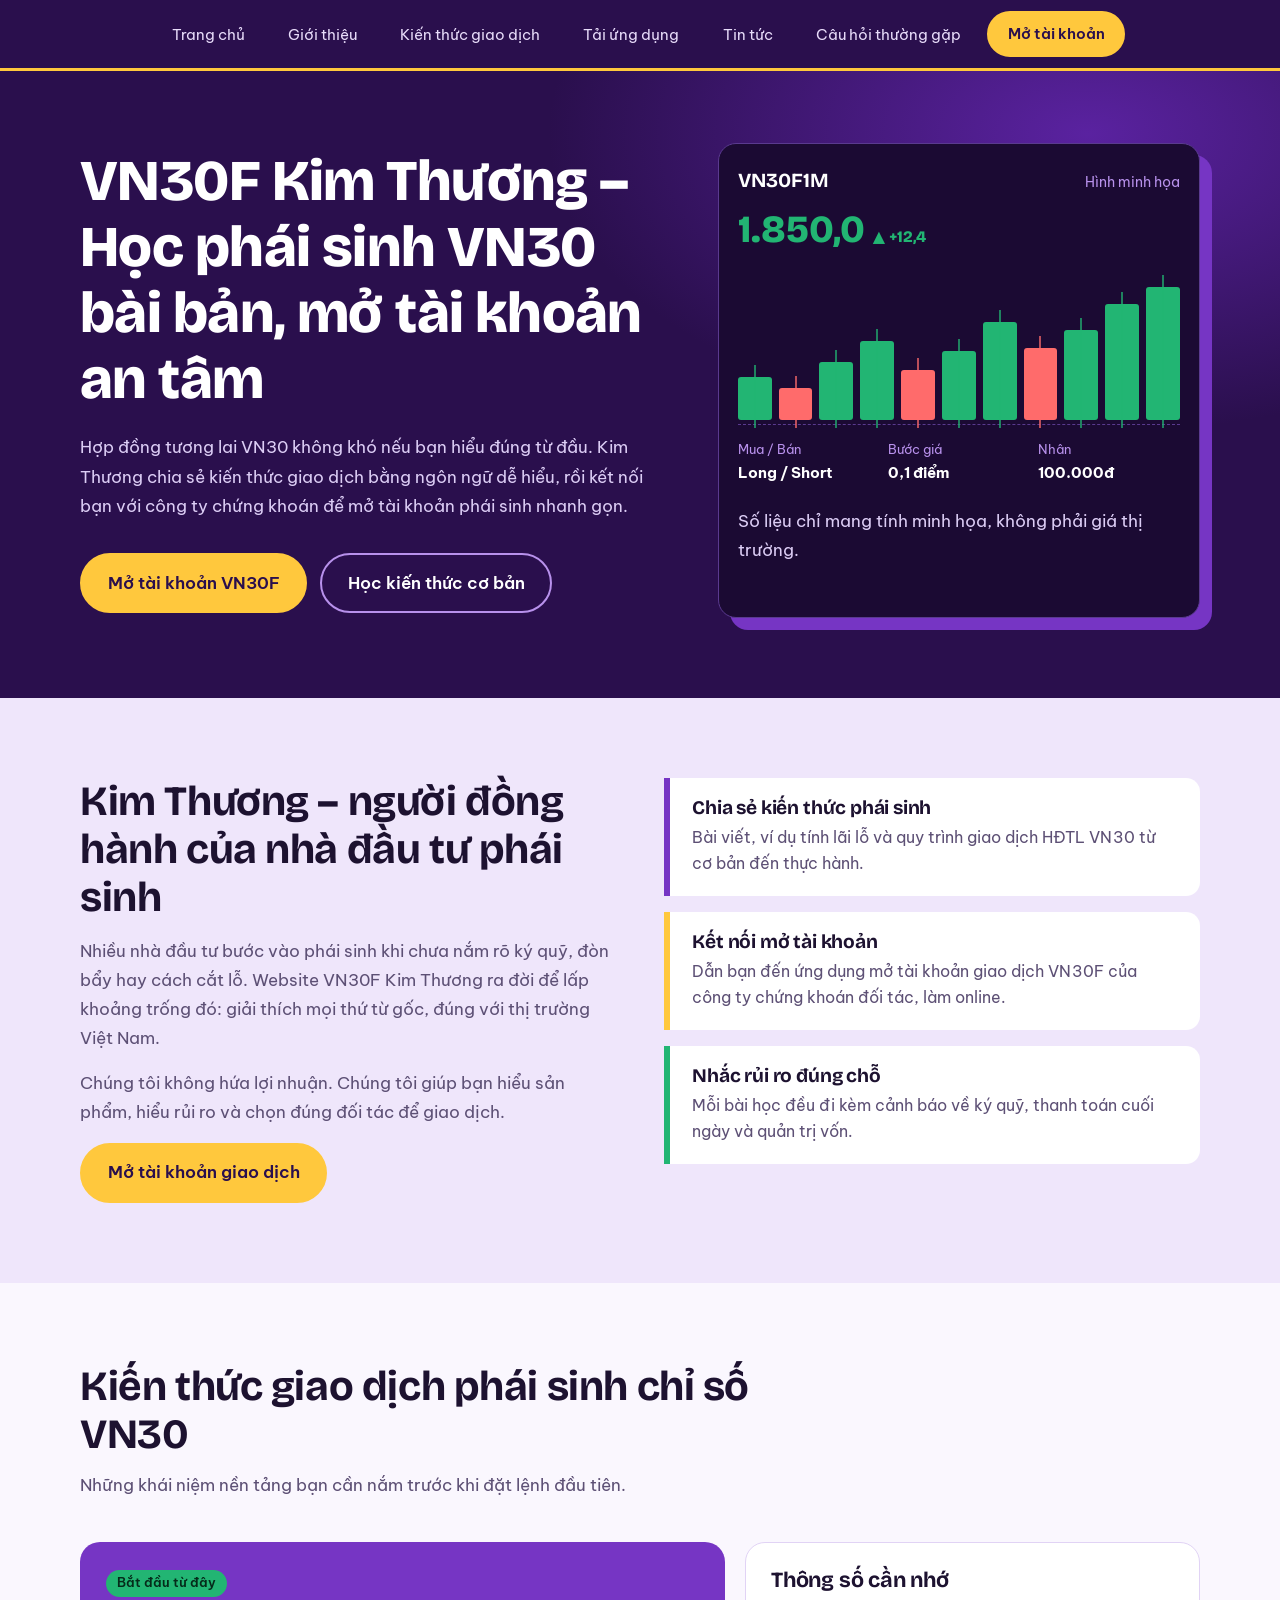
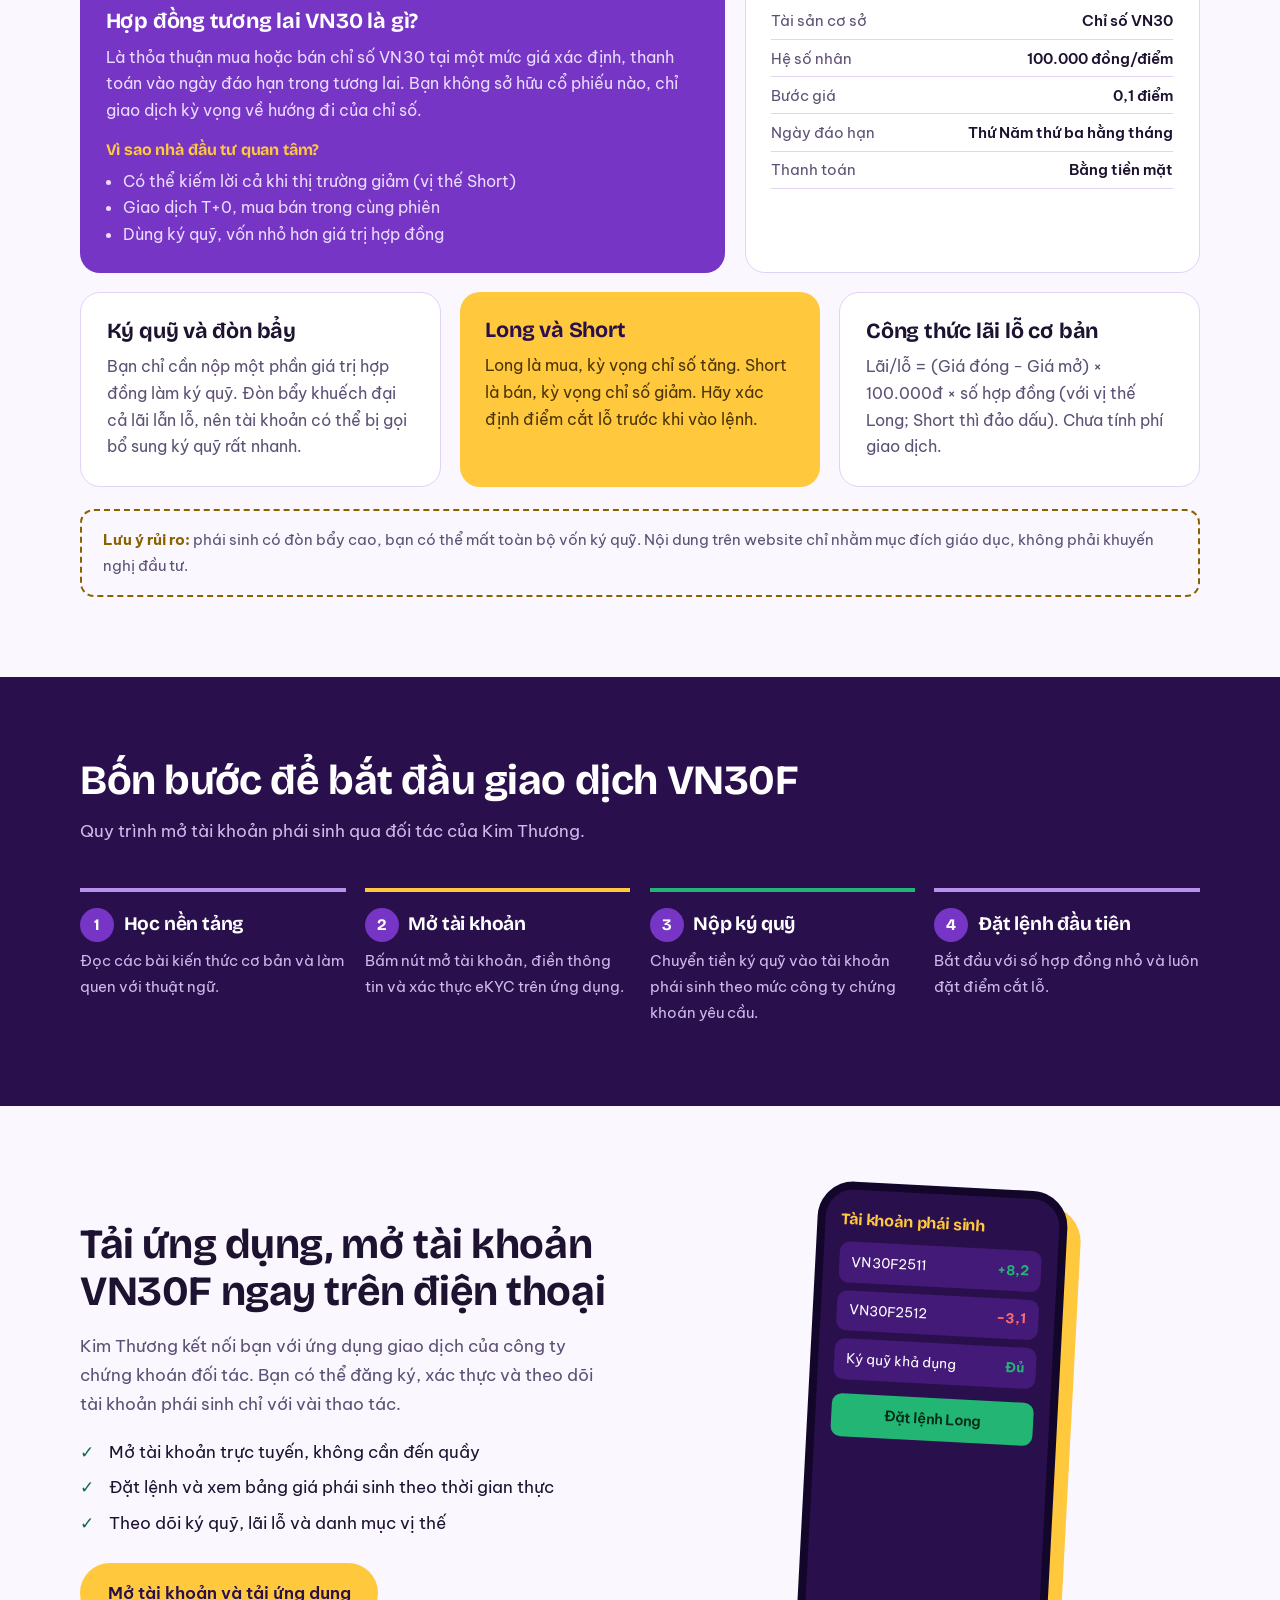
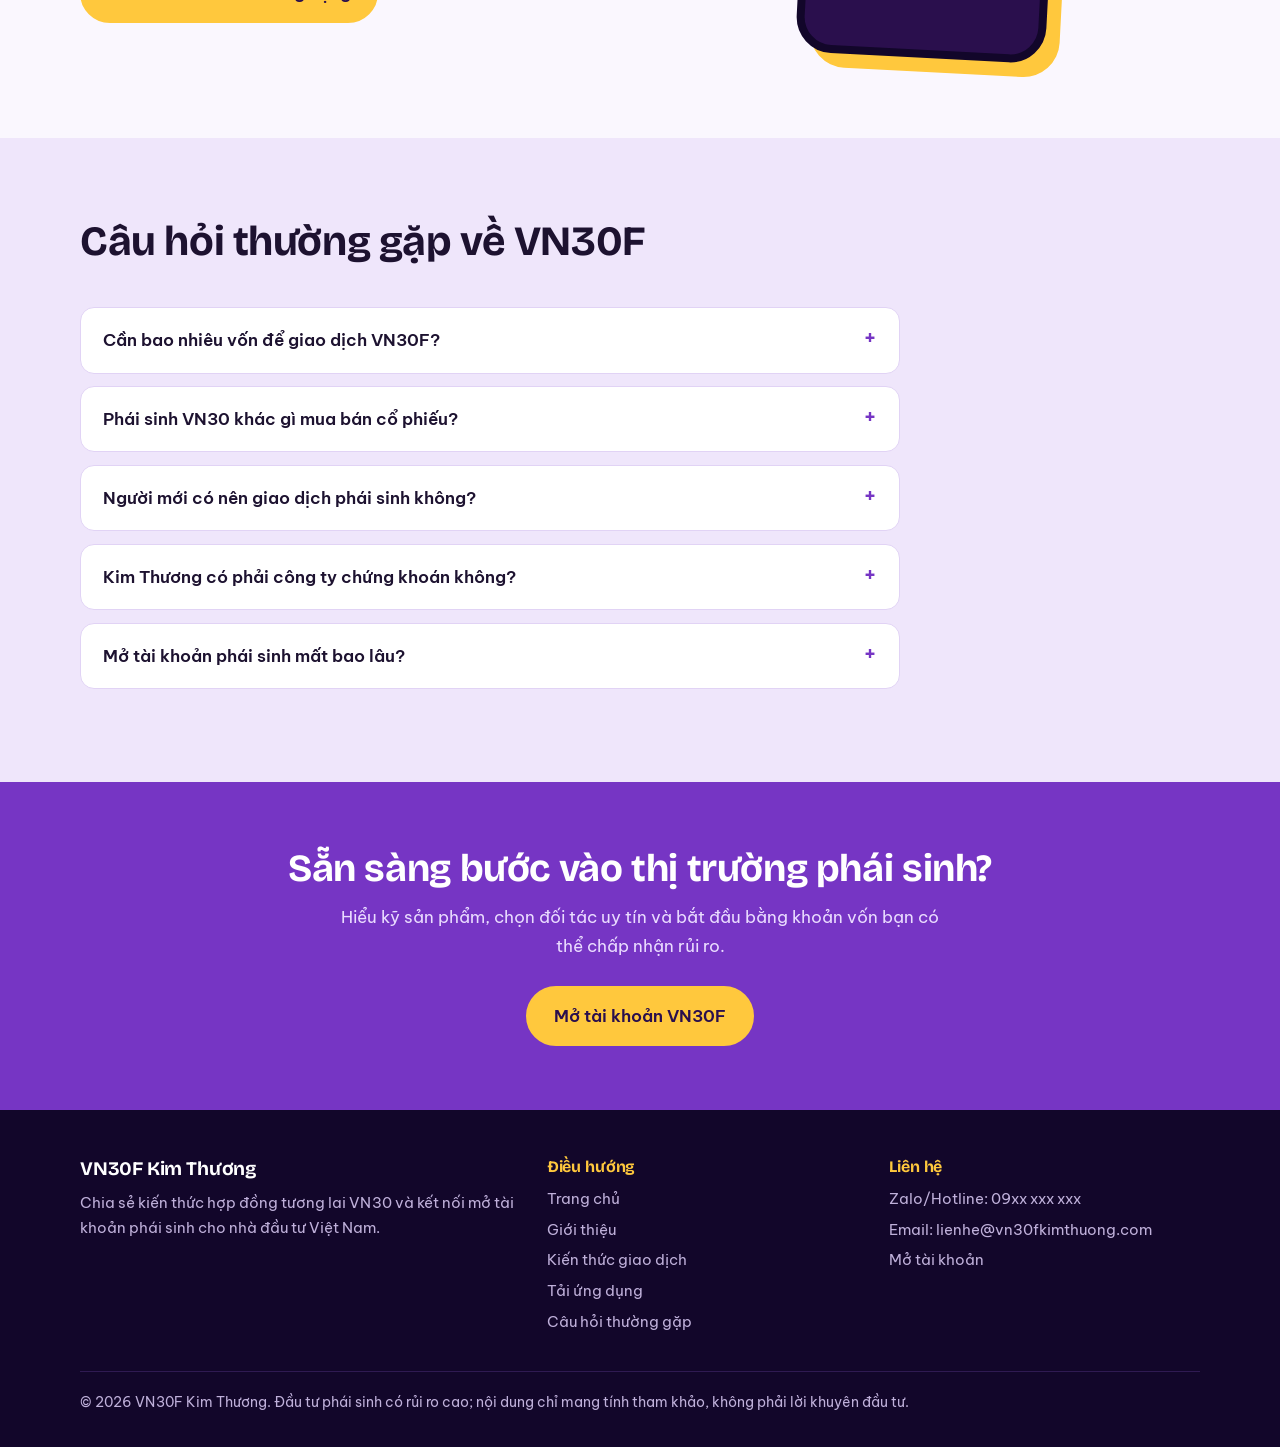
==== index.html @ b3aa0b4d "Update index.html" ====
<!DOCTYPE html>
<html lang="vi">
<head>
<meta charset="UTF-8">
<meta name="viewport" content="width=device-width, initial-scale=1">
<title>VN30F Kim Thương - Học phái sinh VN30 & mở tài khoản HĐTL</title>
<meta name="description" content="Kim Thương chia sẻ kiến thức chứng khoán phái sinh, hợp đồng tương lai VN30 cho nhà đầu tư mới và hỗ trợ mở tài khoản giao dịch VN30F an toàn, nhanh chóng.">
<meta name="robots" content="index, follow">
<link rel="canonical" href="https://vn30fkimthuong.github.io/">
<meta property="og:title" content="VN30F Kim Thương - Học phái sinh VN30 & mở tài khoản HĐTL">
<meta property="og:description" content="Kiến thức hợp đồng tương lai VN30 dễ hiểu và kết nối mở tài khoản giao dịch phái sinh với công ty chứng khoán.">
<meta property="og:type" content="website">
<link rel="preconnect" href="https://fonts.googleapis.com">
<link rel="preconnect" href="https://fonts.gstatic.com" crossorigin>
<link href="https://fonts.googleapis.com/css2?family=Be+Vietnam+Pro:wght@400;500;600&family=Bricolage+Grotesque:wght@600;800&display=swap" rel="stylesheet">
<style>
:root{
  --p:#7635c4; --p-deep:#2a0f4d; --p-dark:#431a78; --p-soft:#b891ec; --p-mist:#efe6fb; --p-paper:#faf7fe;
  --gold:#ffc83d; --gold-deep:#8a6200; --green:#22b573; --green-deep:#0f6b44; --red:#ff6b6b;
  --ink:#1d1230; --muted:#5d5075; --line:#e1d3f5;
  --bg:var(--p-paper); --card:#fff;
  --fd:'Bricolage Grotesque','Be Vietnam Pro',system-ui,sans-serif; --fb:'Be Vietnam Pro',system-ui,sans-serif;
}
@media(prefers-color-scheme:dark){
  :root{--bg:#160a29;--card:#22123b;--ink:#f3ecff;--muted:#bfb0da;--line:#3b2461;--p-mist:#2b1749;--p-paper:#160a29;--gold-deep:#ffc83d;--green-deep:#4fd89c}
}
*{box-sizing:border-box;margin:0}
html{scroll-behavior:smooth;scroll-padding-top:76px}
body{font-family:var(--fb);background:var(--bg);color:var(--ink);line-height:1.7;font-size:17px}
img,svg{max-width:100%}
a{color:inherit}
:focus-visible{outline:3px solid var(--gold);outline-offset:3px}
.wrap{width:min(1120px,92%);margin-inline:auto}
h1,h2,h3,h4{font-family:var(--fd);line-height:1.15;letter-spacing:-.01em}
.btn{display:inline-block;padding:.85rem 1.6rem;border-radius:999px;font-weight:600;text-decoration:none;background:var(--gold);color:#2a0f4d;border:2px solid var(--gold);transition:transform .15s,box-shadow .15s}
.btn:hover{transform:translateY(-2px);box-shadow:0 8px 0 -2px rgba(42,15,77,.35)}
.btn.ghost{background:transparent;color:#fff;border-color:var(--p-soft)}
.btn.sm{padding:.5rem 1.15rem;font-size:.95rem}

/* header */
header{position:sticky;top:0;z-index:20;background:var(--p-deep);color:#fff;border-bottom:3px solid var(--gold)}
.nav{display:flex;align-items:center;justify-content:center;gap:1rem;height:68px}
.logo{font-family:var(--fd);font-weight:800;font-size:1.3rem;text-decoration:none;display:flex;align-items:center;gap:.55rem}
.logo i{width:34px;height:34px;border-radius:9px;background:var(--p);display:grid;place-items:center;font-style:normal;color:var(--gold);font-size:.8rem;border:2px solid var(--p-soft)}
.logo span{color:var(--gold)}
nav ul{list-style:none;padding:0;display:flex;gap:.6rem;align-items:center}
nav a{text-decoration:none;padding:.55rem 1.05rem;border-radius:8px;font-size:.96rem;color:#e8dcfa;white-space:nowrap}
nav a:hover{background:var(--p-dark);color:#fff}
#tog{display:none}
.burger{display:none;cursor:pointer;font-size:1.6rem;padding:.3rem .6rem}

/* hero */
.hero{background:radial-gradient(900px 500px at 85% 10%,#5a22a0 0,transparent 60%),var(--p-deep);color:#fff;padding:4.5rem 0 5rem;overflow:hidden}
.hero .wrap{display:grid;grid-template-columns:1.1fr .9fr;gap:3rem;align-items:center}
.hero h1{font-size:clamp(2.2rem,4.6vw,3.6rem);font-weight:800}
.hero h1 mark{background:linear-gradient(transparent 62%,var(--p) 62%);color:inherit;padding:0 .1em}
.hero p{margin:1.3rem 0 2rem;color:#dccdf5;max-width:52ch;font-size:1.08rem}
.cta{display:flex;gap:.8rem;flex-wrap:wrap}
.board{background:#1b0a33;border:1px solid #5a3a8f;border-radius:18px;padding:1.2rem;box-shadow:12px 12px 0 var(--p)}
.board-top{display:flex;justify-content:space-between;align-items:baseline;font-size:.9rem;color:var(--p-soft)}
.board-top b{font-family:var(--fd);font-size:1.25rem;color:#fff}
.price{font-family:var(--fd);font-size:2.4rem;font-weight:800;color:var(--green)}
.price small{font-size:1rem;color:var(--green)}
.candles{display:flex;align-items:flex-end;gap:7px;height:150px;margin:.8rem 0;border-bottom:1px dashed #5a3a8f;padding-bottom:4px}
.candles span{flex:1;border-radius:3px;background:var(--green);position:relative;transform-origin:bottom;animation:grow .7s ease backwards}
.candles span.d{background:var(--red)}
.candles span::before{content:"";position:absolute;left:50%;width:2px;top:-12px;bottom:-8px;background:inherit;transform:translateX(-50%);opacity:.7}
@keyframes grow{from{transform:scaleY(0)}}
.candles span:nth-child(n){animation-delay:calc(var(--i)*60ms)}
.board-foot{display:grid;grid-template-columns:repeat(3,1fr);gap:.5rem;font-size:.82rem;color:var(--p-soft)}
.board-foot b{display:block;color:#fff;font-size:.95rem}
.board-note{margin-top:.8rem;font-size:.78rem;color:#a58fcb}

/* sections */
section{padding:5rem 0}
.title{max-width:720px;margin-bottom:2.6rem}
.title h2{font-size:clamp(1.8rem,3.4vw,2.6rem);margin-bottom:.8rem}
.title p{color:var(--muted)}
.about{background:var(--p-mist)}
.about .wrap{display:grid;grid-template-columns:1fr 1fr;gap:3rem;align-items:start}
.roles{display:grid;gap:1rem}
.role{background:var(--card);border-left:6px solid var(--p);padding:1.2rem 1.4rem;border-radius:0 14px 14px 0}
.role:nth-child(2){border-color:var(--gold)}
.role:nth-child(3){border-color:var(--green)}
.role h3{font-size:1.2rem;margin-bottom:.3rem}
.role p{color:var(--muted);font-size:.97rem}
.about h2{font-size:clamp(1.8rem,3.4vw,2.6rem);margin-bottom:1rem}
.about .lead p{color:var(--muted);margin-bottom:1rem}

.knowledge .grid{display:grid;grid-template-columns:repeat(12,1fr);gap:1.2rem}
.k{background:var(--card);border:1px solid var(--line);border-radius:20px;padding:1.6rem}
.k h3{font-size:1.35rem;margin-bottom:.6rem}
.k p,.k li{color:var(--muted);font-size:.98rem}
.k ul{padding-left:1.1rem;margin-top:.5rem}
.k.a{grid-column:span 7;background:var(--p);color:#fff;border:0}
.k.a p,.k.a li{color:#eadcff}
.k.b{grid-column:span 5}
.k.c{grid-column:span 4}
.k.d{grid-column:span 4;background:var(--gold);border:0;color:#2a0f4d}
.k.d p{color:#4a3408}
.k.e{grid-column:span 4}
.k.a h4{margin-top:1.1rem;font-size:1rem;color:var(--gold)}
.tag{display:inline-block;font-size:.8rem;padding:.15rem .7rem;border-radius:999px;background:var(--green);color:#052b1a;font-weight:600;margin-bottom:.8rem}
.k table{width:100%;border-collapse:collapse;font-size:.92rem;margin-top:.6rem}
.k td{padding:.35rem 0;border-bottom:1px solid var(--line);color:var(--muted)}
.k td:last-child{text-align:right;color:var(--ink);font-weight:600}
.warn{margin-top:1.4rem;padding:1rem 1.3rem;border:2px dashed var(--gold-deep);border-radius:14px;font-size:.95rem;color:var(--muted)}
.warn b{color:var(--gold-deep)}

.steps{background:var(--p-deep);color:#fff}
.steps .title p{color:#cdbbea}
.flow{display:grid;grid-template-columns:repeat(4,1fr);gap:1.2rem;counter-reset:s}
.step{border-top:4px solid var(--p-soft);padding-top:1rem;counter-increment:s}
.step:nth-child(2){border-color:var(--gold)}
.step:nth-child(3){border-color:var(--green)}
.step h3::before{content:counter(s);display:inline-grid;place-items:center;width:34px;height:34px;border-radius:50%;background:var(--p);margin-right:.6rem;font-size:1rem}
.step h3{font-size:1.2rem;margin-bottom:.4rem}
.step p{color:#cdbbea;font-size:.95rem}

.app .wrap{display:grid;grid-template-columns:1fr 1fr;gap:3rem;align-items:center}
.app h2{font-size:clamp(1.8rem,3.4vw,2.6rem);margin-bottom:1rem}
.app p{color:var(--muted);margin-bottom:1.2rem}
.app ul{list-style:none;padding:0;margin-bottom:1.6rem}
.app li{padding-left:1.8rem;position:relative;margin-bottom:.4rem}
.app li::before{content:"✓";position:absolute;left:0;color:var(--green-deep);font-weight:700}
.phone{justify-self:center;width:250px;aspect-ratio:9/17;background:var(--p-deep);border-radius:36px;border:8px solid #12062a;padding:1.3rem 1rem;color:#fff;box-shadow:14px 14px 0 var(--gold);transform:rotate(3deg)}
.phone h4{font-size:1rem;margin-bottom:.8rem;color:var(--gold)}
.row{display:flex;justify-content:space-between;background:var(--p-dark);border-radius:10px;padding:.55rem .75rem;margin-bottom:.5rem;font-size:.85rem}
.row b{color:var(--green)}
.row b.r{color:var(--red)}
.pbtn{margin-top:.9rem;background:var(--green);color:#052b1a;text-align:center;border-radius:10px;padding:.55rem;font-weight:600;font-size:.9rem}

.faq{background:var(--p-mist)}
.faq .list{max-width:820px}
details{background:var(--card);border-radius:14px;margin-bottom:.8rem;border:1px solid var(--line)}
summary{cursor:pointer;padding:1.1rem 1.4rem;font-weight:600;list-style:none;display:flex;justify-content:space-between;gap:1rem}
summary::-webkit-details-marker{display:none}
summary::after{content:"+";color:var(--p);font-size:1.4rem;line-height:1;transition:transform .2s}
details[open] summary::after{transform:rotate(45deg)}
details[open]{border-color:var(--p)}
details p{padding:0 1.4rem 1.2rem;color:var(--muted)}

.final{background:var(--p);color:#fff;text-align:center;padding:4rem 0}
.final h2{font-size:clamp(1.7rem,3.2vw,2.4rem);margin-bottom:.8rem}
.final p{max-width:56ch;margin:0 auto 1.6rem;color:#eadcff}
footer{background:#12062a;color:#bfb0da;padding:3rem 0 2rem;font-size:.92rem}
footer .wrap{display:grid;grid-template-columns:1.4fr 1fr 1fr;gap:2rem}
footer h3{color:#fff;font-size:1.2rem;margin-bottom:.6rem}
footer h4{color:var(--gold);font-size:1rem;margin-bottom:.6rem}
footer ul{list-style:none;padding:0}
footer li{margin-bottom:.35rem}
footer a{text-decoration:none}
footer a:hover{color:var(--gold)}
.copy{grid-column:1/-1;border-top:1px solid #2f1a52;padding-top:1.2rem;font-size:.85rem}

@media(max-width:860px){
  .hero .wrap,.about .wrap,.app .wrap,footer .wrap{grid-template-columns:1fr}
  .flow{grid-template-columns:1fr 1fr}
  .k.a,.k.b,.k.c,.k.d,.k.e{grid-column:1/-1}
  .burger{display:block}
  nav{position:absolute;top:68px;left:0;right:0;background:var(--p-deep);display:none;padding:.8rem 4%}
  nav ul{flex-direction:column;align-items:stretch}
  #tog:checked~nav{display:block}
  .board{box-shadow:8px 8px 0 var(--p)}
}
@media(prefers-reduced-motion:reduce){*{animation:none!important;transition:none!important;scroll-behavior:auto!important}}
</style>
</head>
<body>

<header>
  <div class="wrap nav">
    <input type="checkbox" id="tog" aria-label="Mở menu">
    <label for="tog" class="burger" aria-hidden="true">☰</label>
    <nav aria-label="Menu chính">
      <ul>
        <li><a href="index.html">Trang chủ</a></li>
        <li><a href="gioithieu.html">Giới thiệu</a></li>
        <li><a href="hop-dong-tuong-lai-vn30-la-gi.html">Kiến thức giao dịch</a></li>
        <li><a href="#tai-ung-dung">Tải ứng dụng</a></li>
        <li><a href="tintuc.html">Tin tức</a></li>
        <li><a href="faq.html">Câu hỏi thường gặp</a></li>
        <li><a class="btn sm" href="https://hovica.io.vn/san-pham-dich-vu/" target="_blank" rel="noopener">Mở tài khoản</a></li>
      </ul>
    </nav>
  </div>
</header>

<main>
<section class="hero" id="trang-chu">
  <div class="wrap">
    <div>
      <h1>VN30F Kim Thương – Học phái sinh VN30 bài bản, mở tài khoản an tâm</h1>
      <p>Hợp đồng tương lai VN30 không khó nếu bạn hiểu đúng từ đầu. Kim Thương chia sẻ kiến thức giao dịch bằng ngôn ngữ dễ hiểu, rồi kết nối bạn với công ty chứng khoán để mở tài khoản phái sinh nhanh gọn.</p>
      <div class="cta">
        <a class="btn" href="https://hovica.io.vn/san-pham-dich-vu/" target="_blank" rel="noopener">Mở tài khoản VN30F</a>
        <a class="btn ghost" href="hop-dong-tuong-lai-vn30-la-gi.html">Học kiến thức cơ bản</a>
      </div>
    </div>
    <div class="board" role="img" aria-label="Minh họa bảng giá hợp đồng tương lai VN30">
      <div class="board-top"><b>VN30F1M</b><span>Hình minh họa</span></div>
      <div class="price">1.850,0 <small>▲ +12,4</small></div>
      <div class="candles" style="--i:0">
        <span style="height:30%;--i:1"></span><span class="d" style="height:22%;--i:2"></span><span style="height:40%;--i:3"></span><span style="height:55%;--i:4"></span><span class="d" style="height:35%;--i:5"></span><span style="height:48%;--i:6"></span><span style="height:68%;--i:7"></span><span class="d" style="height:50%;--i:8"></span><span style="height:62%;--i:9"></span><span style="height:80%;--i:10"></span><span style="height:92%;--i:11"></span>
      </div>
      <div class="board-foot"><span>Mua / Bán<b>Long / Short</b></span><span>Bước giá<b>0,1 điểm</b></span><span>Nhân<b>100.000đ</b></span></div>
      <p class="board-note">Số liệu chỉ mang tính minh họa, không phải giá thị trường.</p>
    </div>
  </div>
</section>

<section class="about" id="gioi-thieu">
  <div class="wrap">
    <div class="lead">
      <h2>Kim Thương – người đồng hành của nhà đầu tư phái sinh</h2>
      <p>Nhiều nhà đầu tư bước vào phái sinh khi chưa nắm rõ ký quỹ, đòn bẩy hay cách cắt lỗ. Website VN30F Kim Thương ra đời để lấp khoảng trống đó: giải thích mọi thứ từ gốc, đúng với thị trường Việt Nam.</p>
      <p>Chúng tôi không hứa lợi nhuận. Chúng tôi giúp bạn hiểu sản phẩm, hiểu rủi ro và chọn đúng đối tác để giao dịch.</p>
      <a class="btn" href="https://hovica.io.vn/san-pham-dich-vu/" target="_blank" rel="noopener">Mở tài khoản giao dịch</a>
    </div>
    <div class="roles">
      <div class="role"><h3>Chia sẻ kiến thức phái sinh</h3><p>Bài viết, ví dụ tính lãi lỗ và quy trình giao dịch HĐTL VN30 từ cơ bản đến thực hành.</p></div>
      <div class="role"><h3>Kết nối mở tài khoản</h3><p>Dẫn bạn đến ứng dụng mở tài khoản giao dịch VN30F của công ty chứng khoán đối tác, làm online.</p></div>
      <div class="role"><h3>Nhắc rủi ro đúng chỗ</h3><p>Mỗi bài học đều đi kèm cảnh báo về ký quỹ, thanh toán cuối ngày và quản trị vốn.</p></div>
    </div>
  </div>
</section>

<section class="knowledge" id="kien-thuc">
  <div class="wrap">
    <div class="title">
      <h2>Kiến thức giao dịch phái sinh chỉ số VN30</h2>
      <p>Những khái niệm nền tảng bạn cần nắm trước khi đặt lệnh đầu tiên.</p>
    </div>
    <div class="grid">
      <article class="k a">
        <span class="tag">Bắt đầu từ đây</span>
        <h3>Hợp đồng tương lai VN30 là gì?</h3>
        <p>Là thỏa thuận mua hoặc bán chỉ số VN30 tại một mức giá xác định, thanh toán vào ngày đáo hạn trong tương lai. Bạn không sở hữu cổ phiếu nào, chỉ giao dịch kỳ vọng về hướng đi của chỉ số.</p>
        <h4>Vì sao nhà đầu tư quan tâm?</h4>
        <ul><li>Có thể kiếm lời cả khi thị trường giảm (vị thế Short)</li><li>Giao dịch T+0, mua bán trong cùng phiên</li><li>Dùng ký quỹ, vốn nhỏ hơn giá trị hợp đồng</li></ul>
      </article>
      <article class="k b">
        <h3>Thông số cần nhớ</h3>
        <table>
          <tr><td>Tài sản cơ sở</td><td>Chỉ số VN30</td></tr>
          <tr><td>Hệ số nhân</td><td>100.000 đồng/điểm</td></tr>
          <tr><td>Bước giá</td><td>0,1 điểm</td></tr>
          <tr><td>Ngày đáo hạn</td><td>Thứ Năm thứ ba hằng tháng</td></tr>
          <tr><td>Thanh toán</td><td>Bằng tiền mặt</td></tr>
        </table>
      </article>
      <article class="k c">
        <h3>Ký quỹ và đòn bẩy</h3>
        <p>Bạn chỉ cần nộp một phần giá trị hợp đồng làm ký quỹ. Đòn bẩy khuếch đại cả lãi lẫn lỗ, nên tài khoản có thể bị gọi bổ sung ký quỹ rất nhanh.</p>
      </article>
      <article class="k d">
        <h3>Long và Short</h3>
        <p>Long là mua, kỳ vọng chỉ số tăng. Short là bán, kỳ vọng chỉ số giảm. Hãy xác định điểm cắt lỗ trước khi vào lệnh.</p>
      </article>
      <article class="k e">
        <h3>Công thức lãi lỗ cơ bản</h3>
        <p>Lãi/lỗ = (Giá đóng − Giá mở) × 100.000đ × số hợp đồng (với vị thế Long; Short thì đảo dấu). Chưa tính phí giao dịch.</p>
      </article>
    </div>
    <p class="warn"><b>Lưu ý rủi ro:</b> phái sinh có đòn bẩy cao, bạn có thể mất toàn bộ vốn ký quỹ. Nội dung trên website chỉ nhằm mục đích giáo dục, không phải khuyến nghị đầu tư.</p>
  </div>
</section>

<section class="steps">
  <div class="wrap">
    <div class="title">
      <h2>Bốn bước để bắt đầu giao dịch VN30F</h2>
      <p>Quy trình mở tài khoản phái sinh qua đối tác của Kim Thương.</p>
    </div>
    <div class="flow">
      <div class="step"><h3>Học nền tảng</h3><p>Đọc các bài kiến thức cơ bản và làm quen với thuật ngữ.</p></div>
      <div class="step"><h3>Mở tài khoản</h3><p>Bấm nút mở tài khoản, điền thông tin và xác thực eKYC trên ứng dụng.</p></div>
      <div class="step"><h3>Nộp ký quỹ</h3><p>Chuyển tiền ký quỹ vào tài khoản phái sinh theo mức công ty chứng khoán yêu cầu.</p></div>
      <div class="step"><h3>Đặt lệnh đầu tiên</h3><p>Bắt đầu với số hợp đồng nhỏ và luôn đặt điểm cắt lỗ.</p></div>
    </div>
  </div>
</section>

<section class="app" id="tai-ung-dung">
  <div class="wrap">
    <div>
      <h2>Tải ứng dụng, mở tài khoản VN30F ngay trên điện thoại</h2>
      <p>Kim Thương kết nối bạn với ứng dụng giao dịch của công ty chứng khoán đối tác. Bạn có thể đăng ký, xác thực và theo dõi tài khoản phái sinh chỉ với vài thao tác.</p>
      <ul>
        <li>Mở tài khoản trực tuyến, không cần đến quầy</li>
        <li>Đặt lệnh và xem bảng giá phái sinh theo thời gian thực</li>
        <li>Theo dõi ký quỹ, lãi lỗ và danh mục vị thế</li>
      </ul>
      <a class="btn" href="https://hovica.io.vn/san-pham-dich-vu/" target="_blank" rel="noopener">Mở tài khoản và tải ứng dụng</a>
    </div>
    <div class="phone" role="img" aria-label="Minh họa giao diện ứng dụng giao dịch">
      <h4>Tài khoản phái sinh</h4>
      <div class="row"><span>VN30F2511</span><b>+8,2</b></div>
      <div class="row"><span>VN30F2512</span><b class="r">−3,1</b></div>
      <div class="row"><span>Ký quỹ khả dụng</span><b>Đủ</b></div>
      <div class="pbtn">Đặt lệnh Long</div>
    </div>
  </div>
</section>

<section class="faq" id="cau-hoi">
  <div class="wrap">
    <div class="title">
      <h2>Câu hỏi thường gặp về VN30F</h2>
    </div>
    <div class="list">
      <details><summary>Cần bao nhiêu vốn để giao dịch VN30F?</summary><p>Mức ký quỹ ban đầu do công ty chứng khoán quy định và thay đổi theo thời điểm. Bạn nên chuẩn bị vốn dư hơn mức tối thiểu để tránh bị gọi bổ sung ký quỹ.</p></details>
      <details><summary>Phái sinh VN30 khác gì mua bán cổ phiếu?</summary><p>Bạn không sở hữu cổ phiếu mà giao dịch chỉ số bằng ký quỹ, được bán khống, giao dịch T+0 và có ngày đáo hạn cố định mỗi tháng.</p></details>
      <details><summary>Người mới có nên giao dịch phái sinh không?</summary><p>Phái sinh phù hợp khi bạn đã hiểu cơ chế, chấp nhận rủi ro cao và có kế hoạch quản trị vốn. Hãy học kỹ và bắt đầu với khối lượng nhỏ.</p></details>
      <details><summary>Kim Thương có phải công ty chứng khoán không?</summary><p>Không. Kim Thương chia sẻ kiến thức và kết nối bạn với công ty chứng khoán đối tác. Tài khoản giao dịch do công ty chứng khoán cung cấp và quản lý.</p></details>
      <details><summary>Mở tài khoản phái sinh mất bao lâu?</summary><p>Thông thường bạn có thể đăng ký trực tuyến trong ít phút, thời gian duyệt phụ thuộc vào công ty chứng khoán.</p></details>
    </div>
  </div>
</section>

<section class="final">
  <div class="wrap">
    <h2>Sẵn sàng bước vào thị trường phái sinh?</h2>
    <p>Hiểu kỹ sản phẩm, chọn đối tác uy tín và bắt đầu bằng khoản vốn bạn có thể chấp nhận rủi ro.</p>
    <a class="btn" href="https://hovica.io.vn/san-pham-dich-vu/" target="_blank" rel="noopener">Mở tài khoản VN30F</a>
  </div>
</section>
</main>

<footer>
  <div class="wrap">
    <div>
      <h3>VN30F Kim Thương</h3>
      <p>Chia sẻ kiến thức hợp đồng tương lai VN30 và kết nối mở tài khoản phái sinh cho nhà đầu tư Việt Nam.</p>
    </div>
    <div>
      <h4>Điều hướng</h4>
      <ul><li><a href="index.html">Trang chủ</a></li><li><a href="gioithieu.html">Giới thiệu</a></li><li><a href="hop-dong-tuong-lai-vn30-la-gi.html">Kiến thức giao dịch</a></li><li><a href="#tai-ung-dung">Tải ứng dụng</a></li><li><a href="faq.html">Câu hỏi thường gặp</a></li></ul>
    </div>
    <div>
      <h4>Liên hệ</h4>
      <ul><li>Zalo/Hotline: 09xx xxx xxx</li><li>Email: lienhe@vn30fkimthuong.com</li><li><a href="https://hovica.io.vn/san-pham-dich-vu/" target="_blank" rel="noopener">Mở tài khoản</a></li></ul>
    </div>
    <p class="copy">© 2026 VN30F Kim Thương. Đầu tư phái sinh có rủi ro cao; nội dung chỉ mang tính tham khảo, không phải lời khuyên đầu tư.</p>
  </div>
</footer>
</body>
</html>
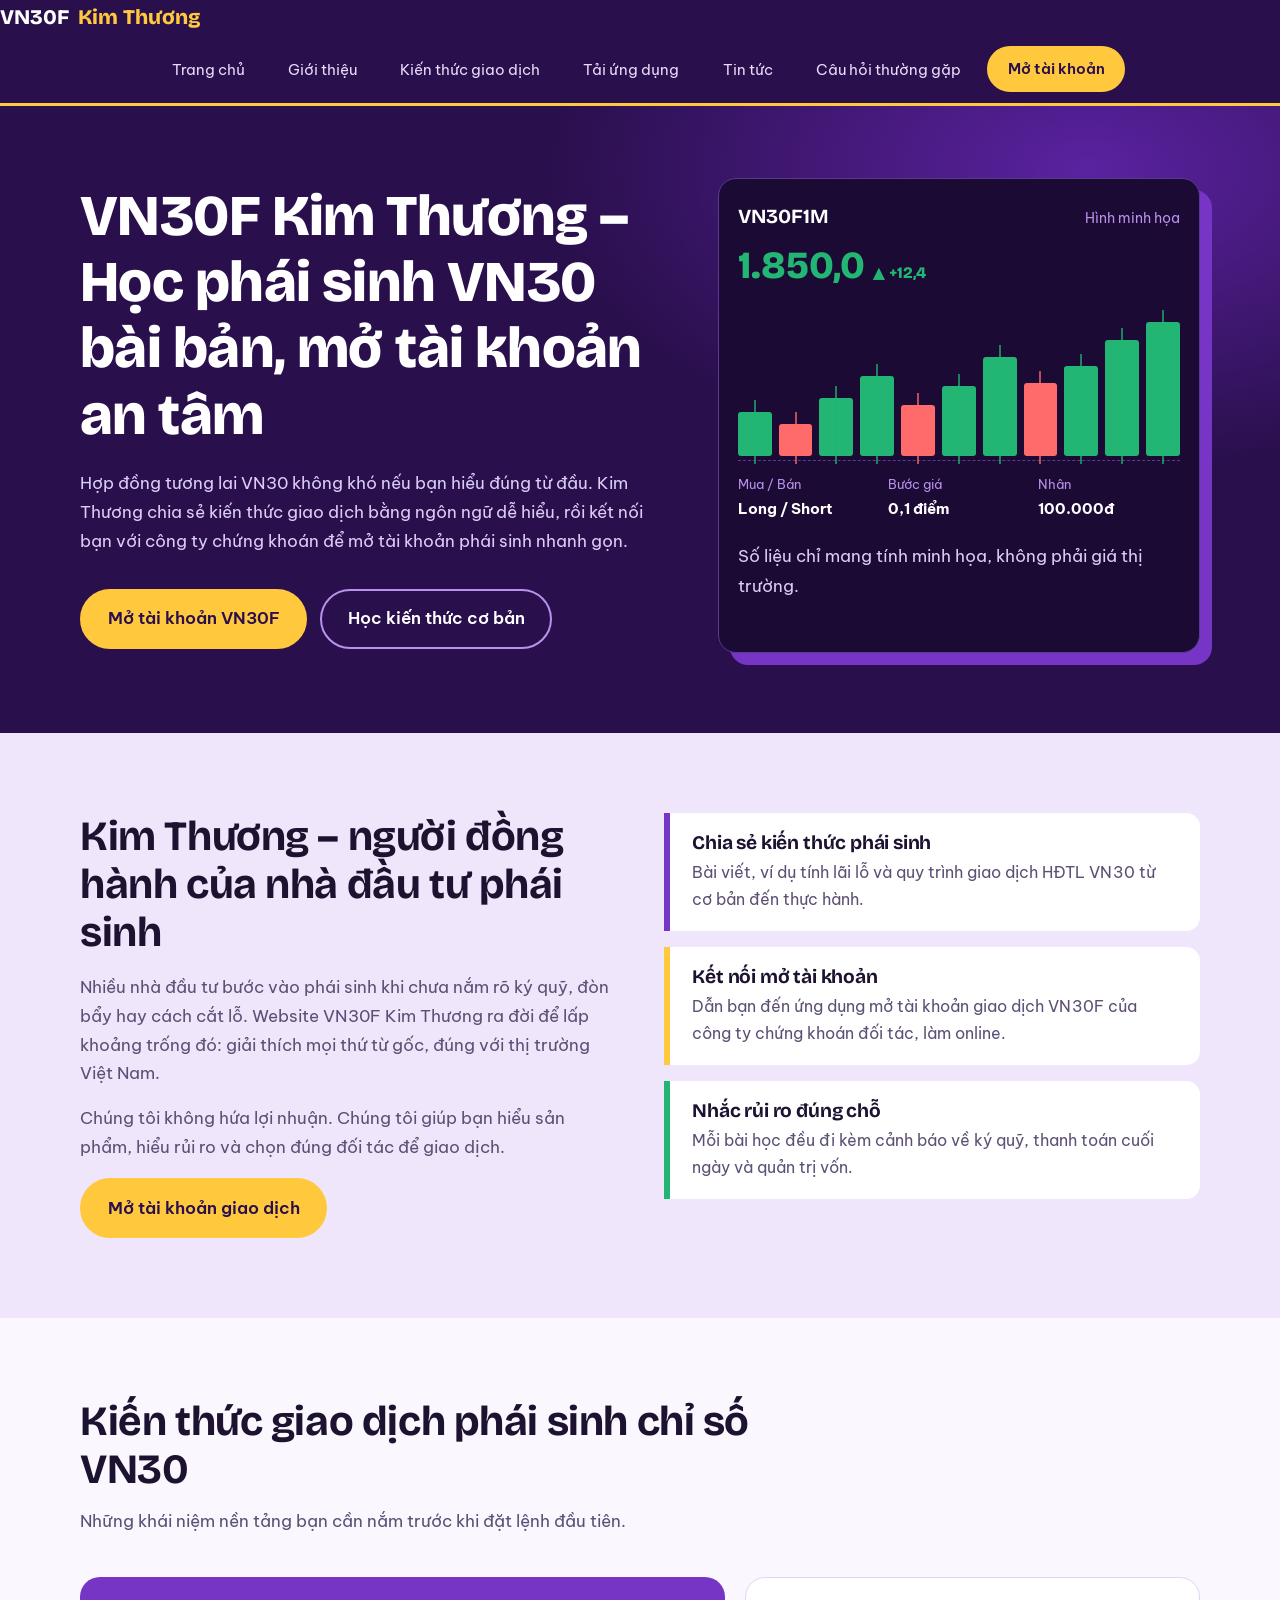
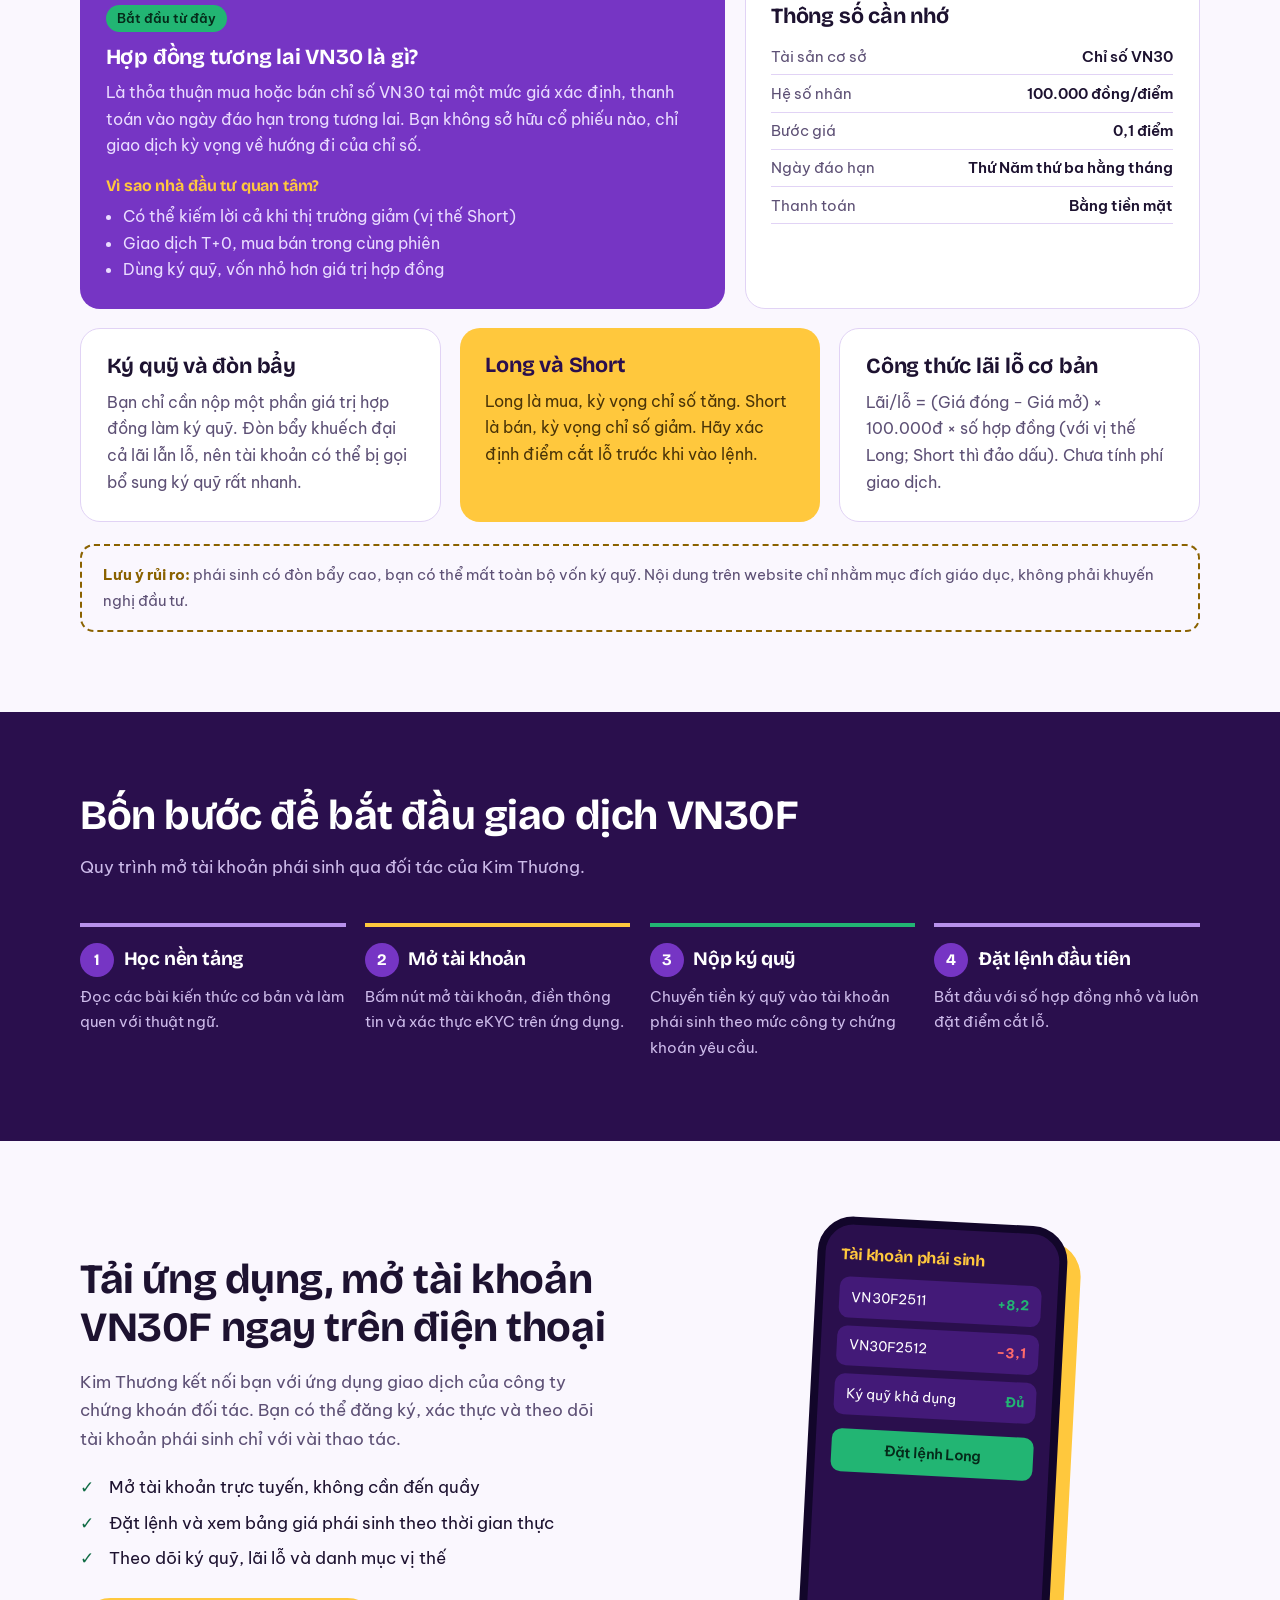
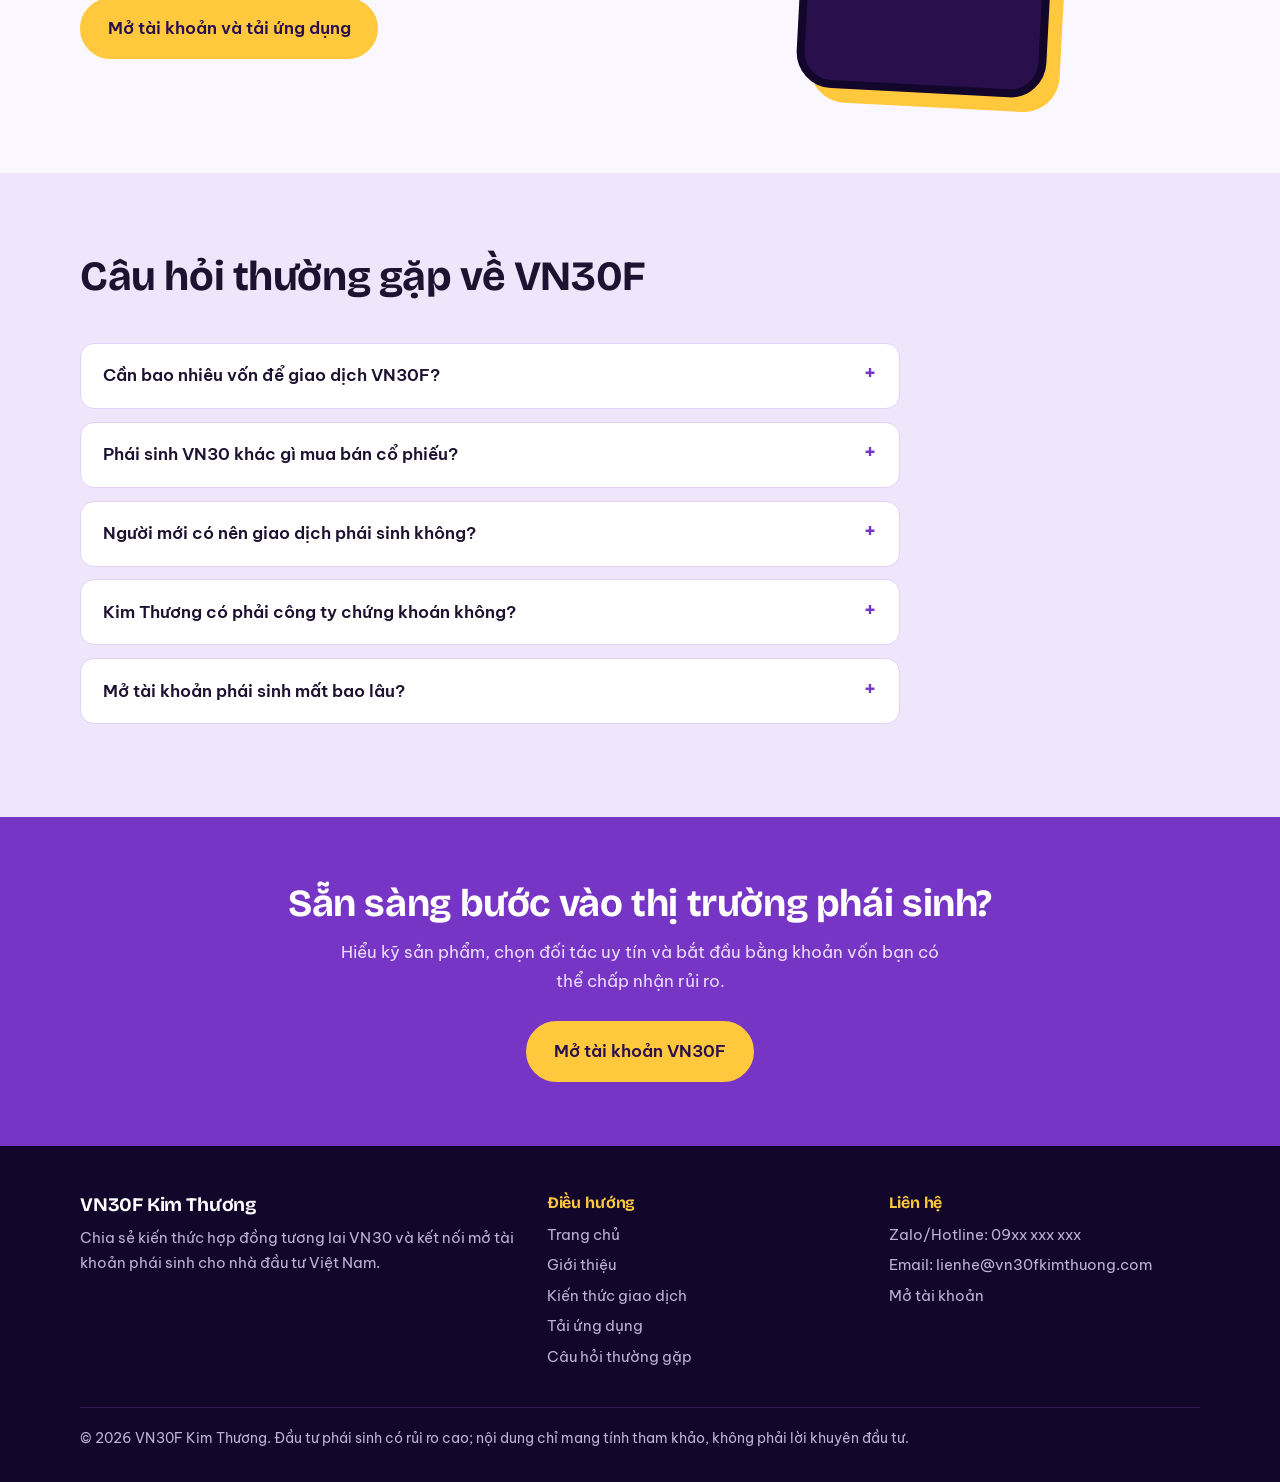
==== commit a964a403: "Update index.html" ====
--- a/index.html
+++ b/index.html
@@ -169,6 +169,7 @@
 <body>
 
 <header>
+  <a class="logo" href="index.html" aria-label="VN30F Kim Thương - trang chủ">VN30F <span>Kim Thương</span></a>
   <div class="wrap nav">
     <input type="checkbox" id="tog" aria-label="Mở menu">
     <label for="tog" class="burger" aria-hidden="true">☰</label>
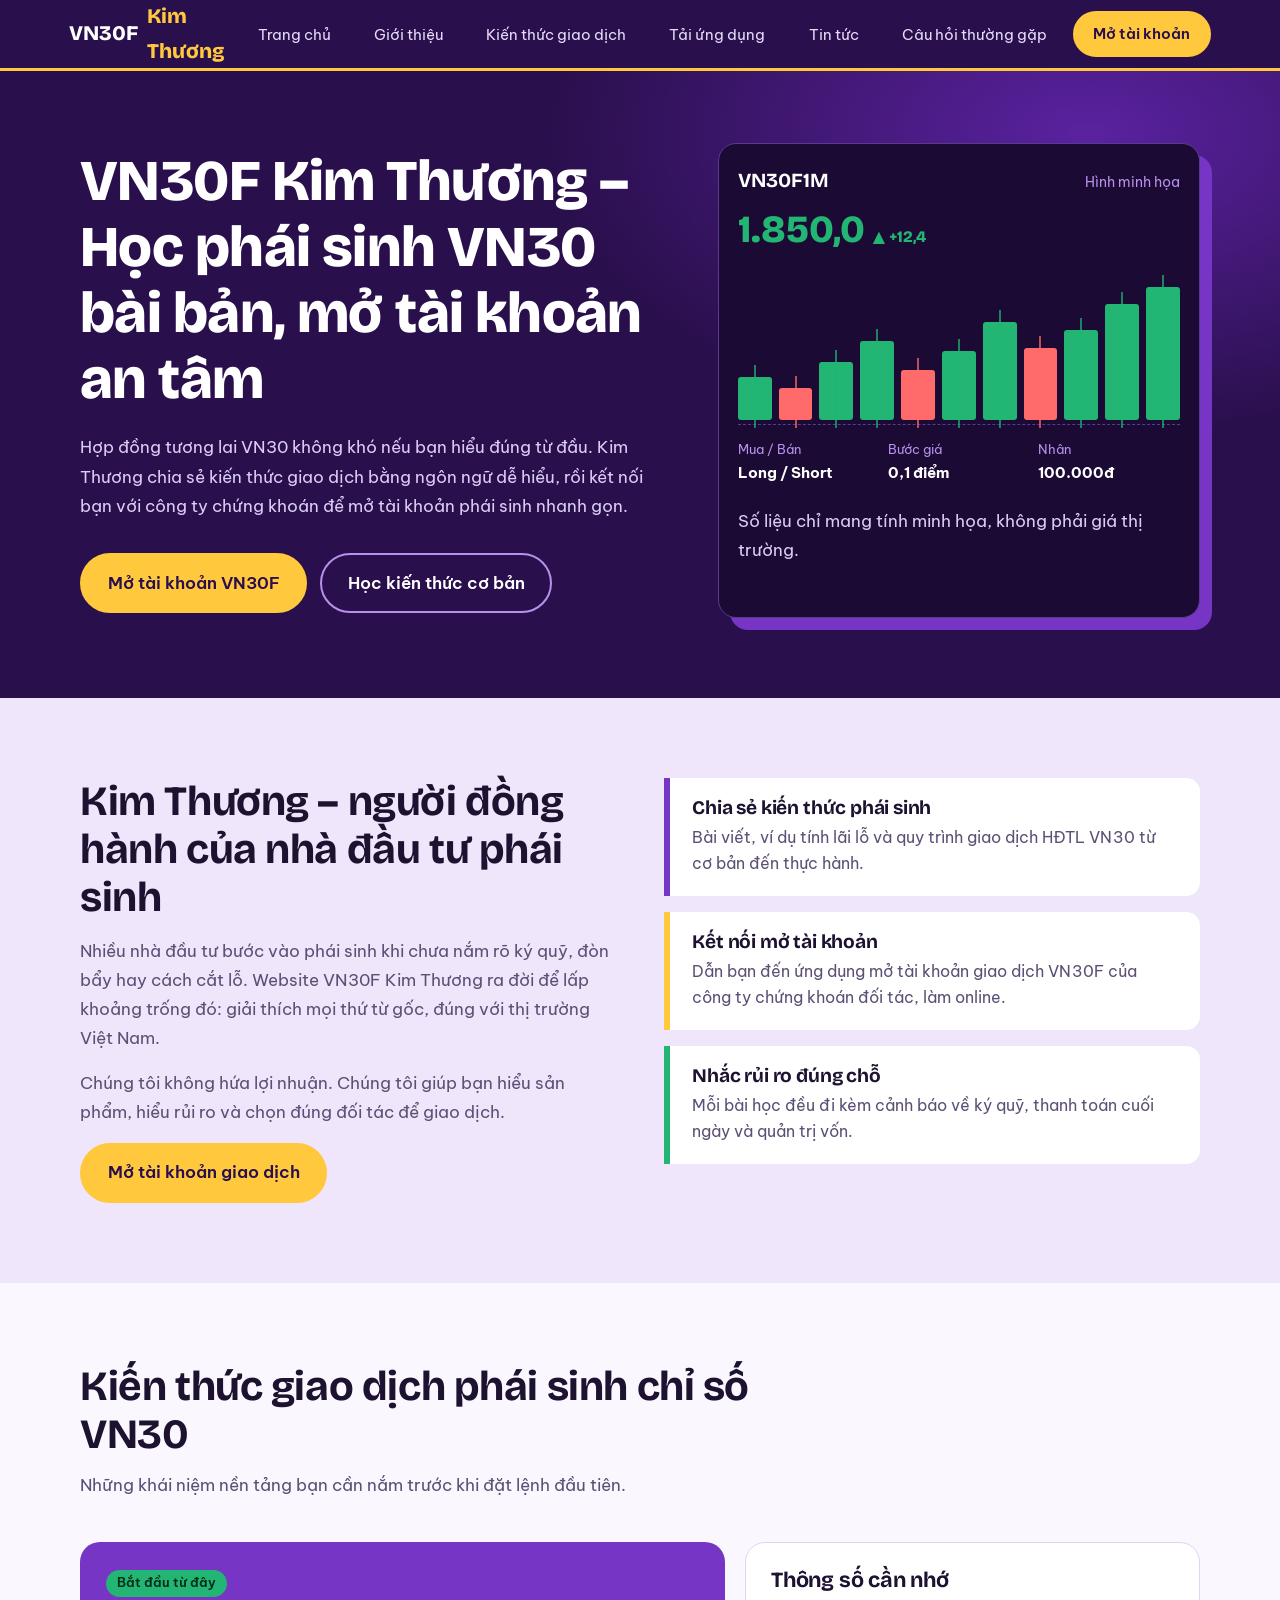
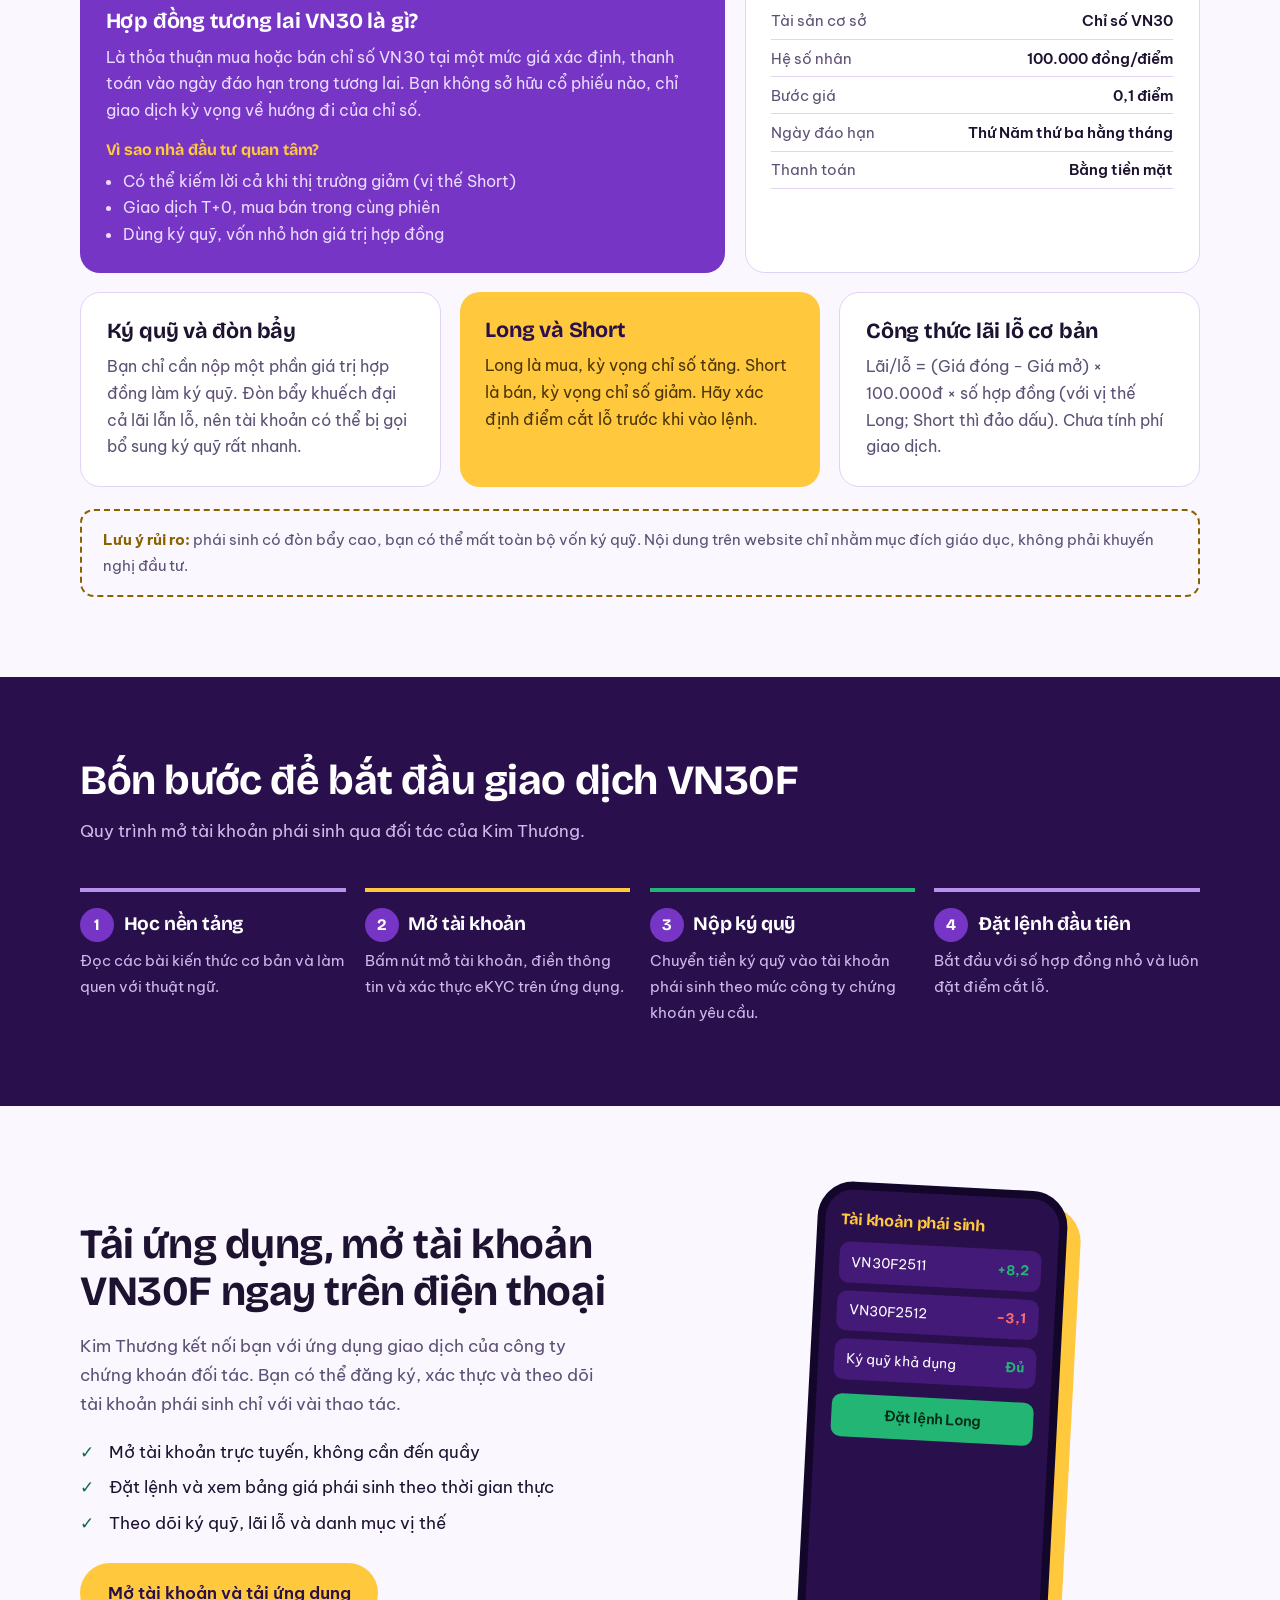
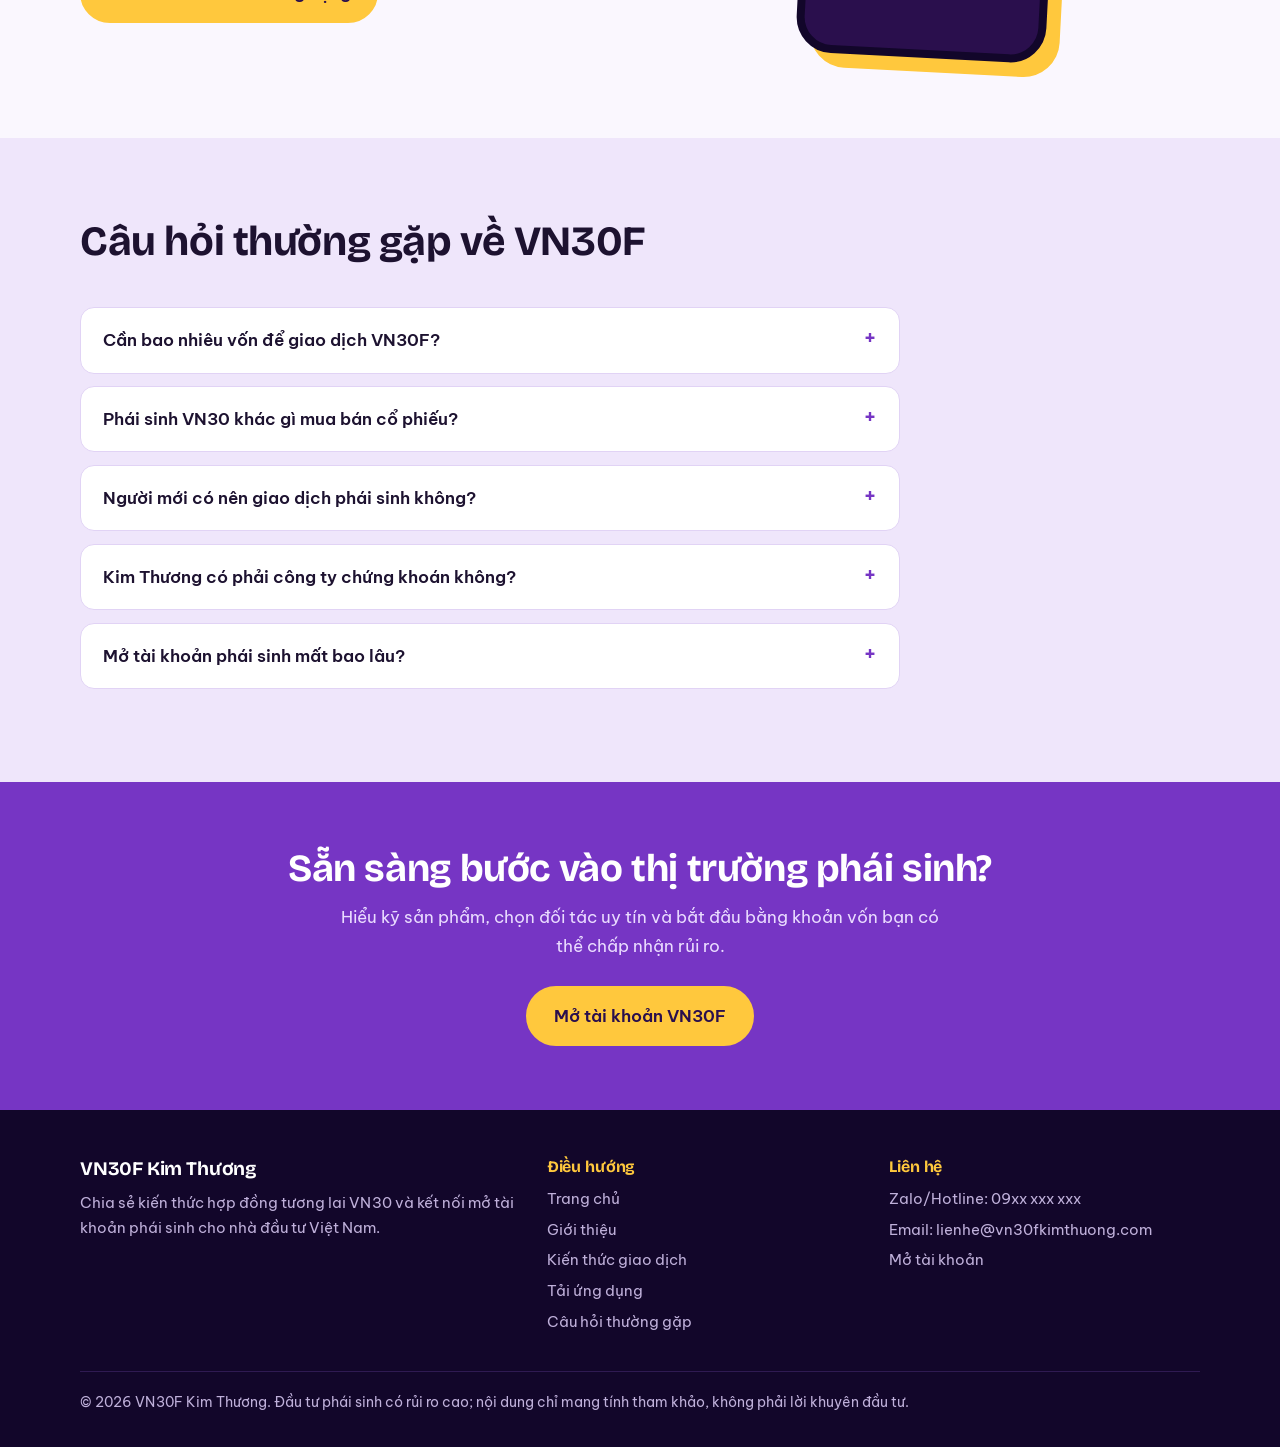
==== commit 43882a6d: "Update index.html" ====
--- a/index.html
+++ b/index.html
@@ -169,8 +169,8 @@
 <body>
 
 <header>
-  <a class="logo" href="index.html" aria-label="VN30F Kim Thương - trang chủ">VN30F <span>Kim Thương</span></a>
   <div class="wrap nav">
+    <a class="logo" href="index.html" aria-label="VN30F Kim Thương - trang chủ">VN30F <span>Kim Thương</span></a>
     <input type="checkbox" id="tog" aria-label="Mở menu">
     <label for="tog" class="burger" aria-hidden="true">☰</label>
     <nav aria-label="Menu chính">
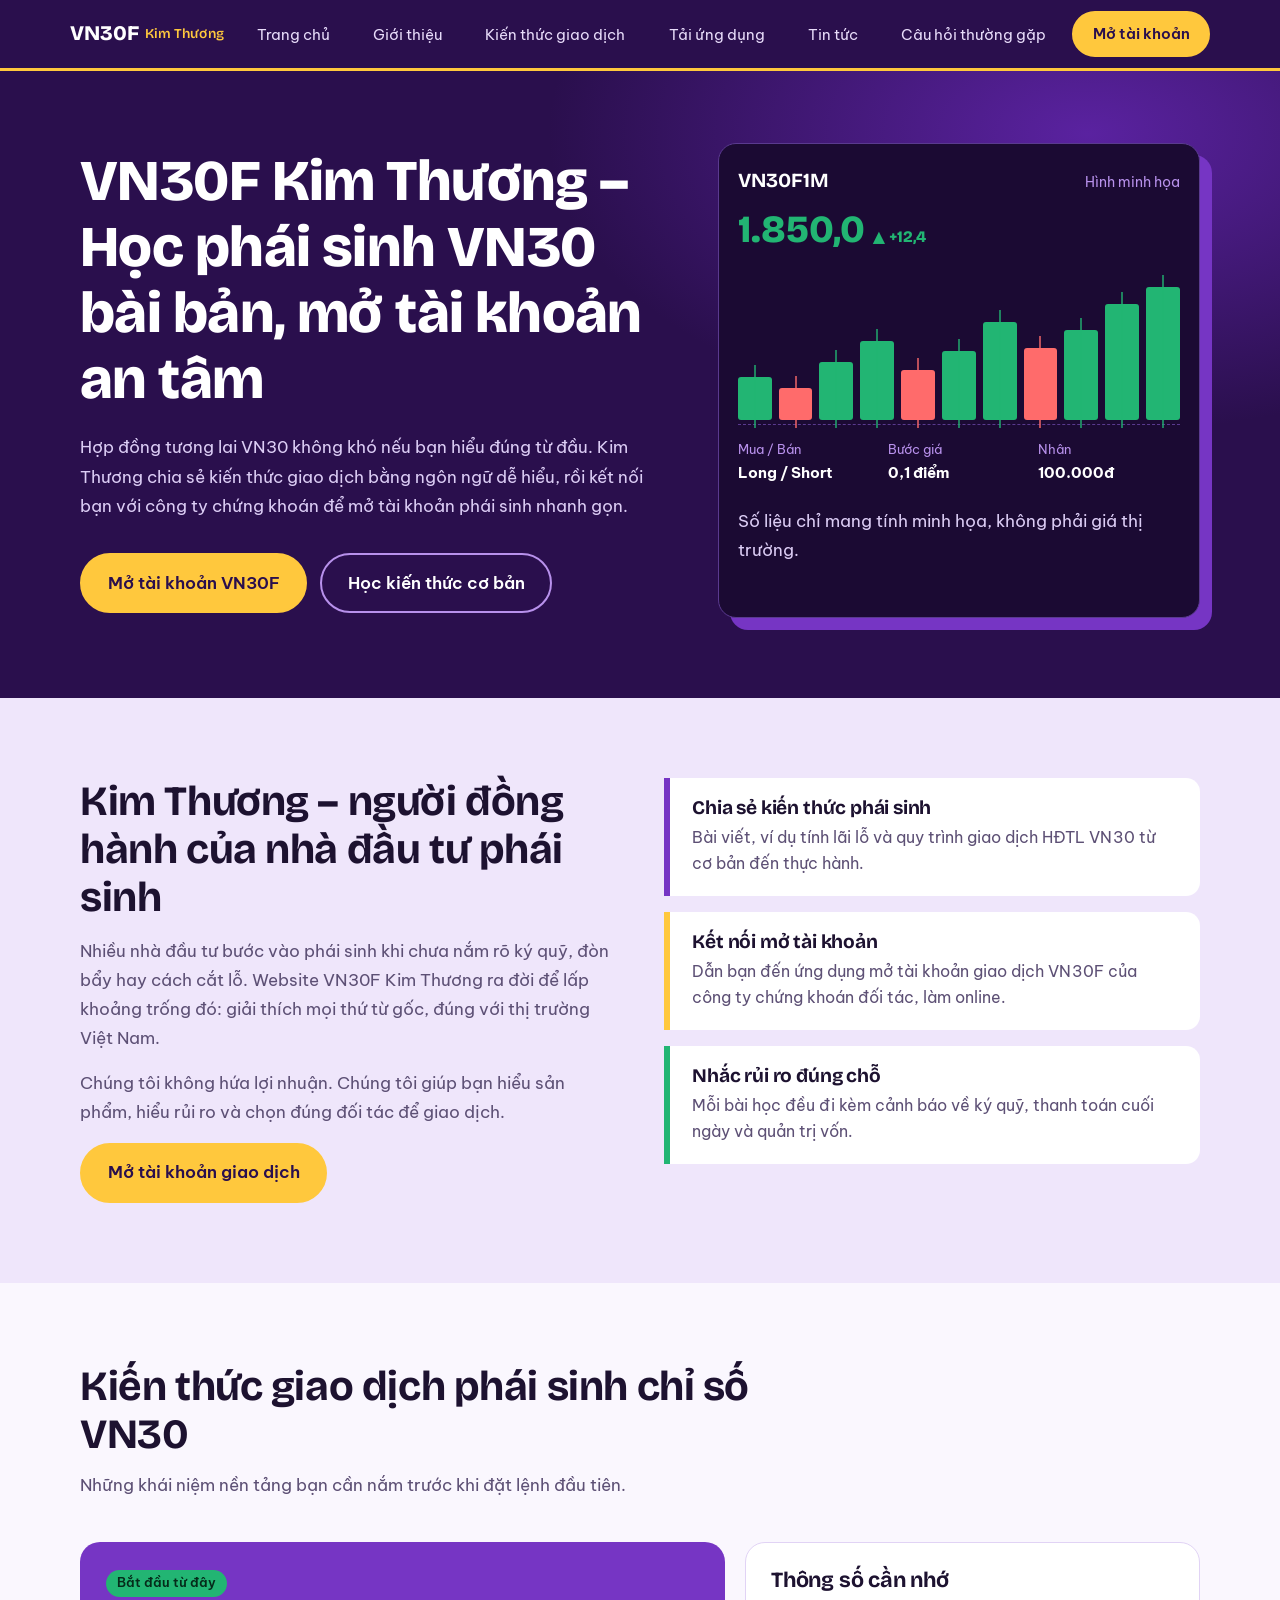
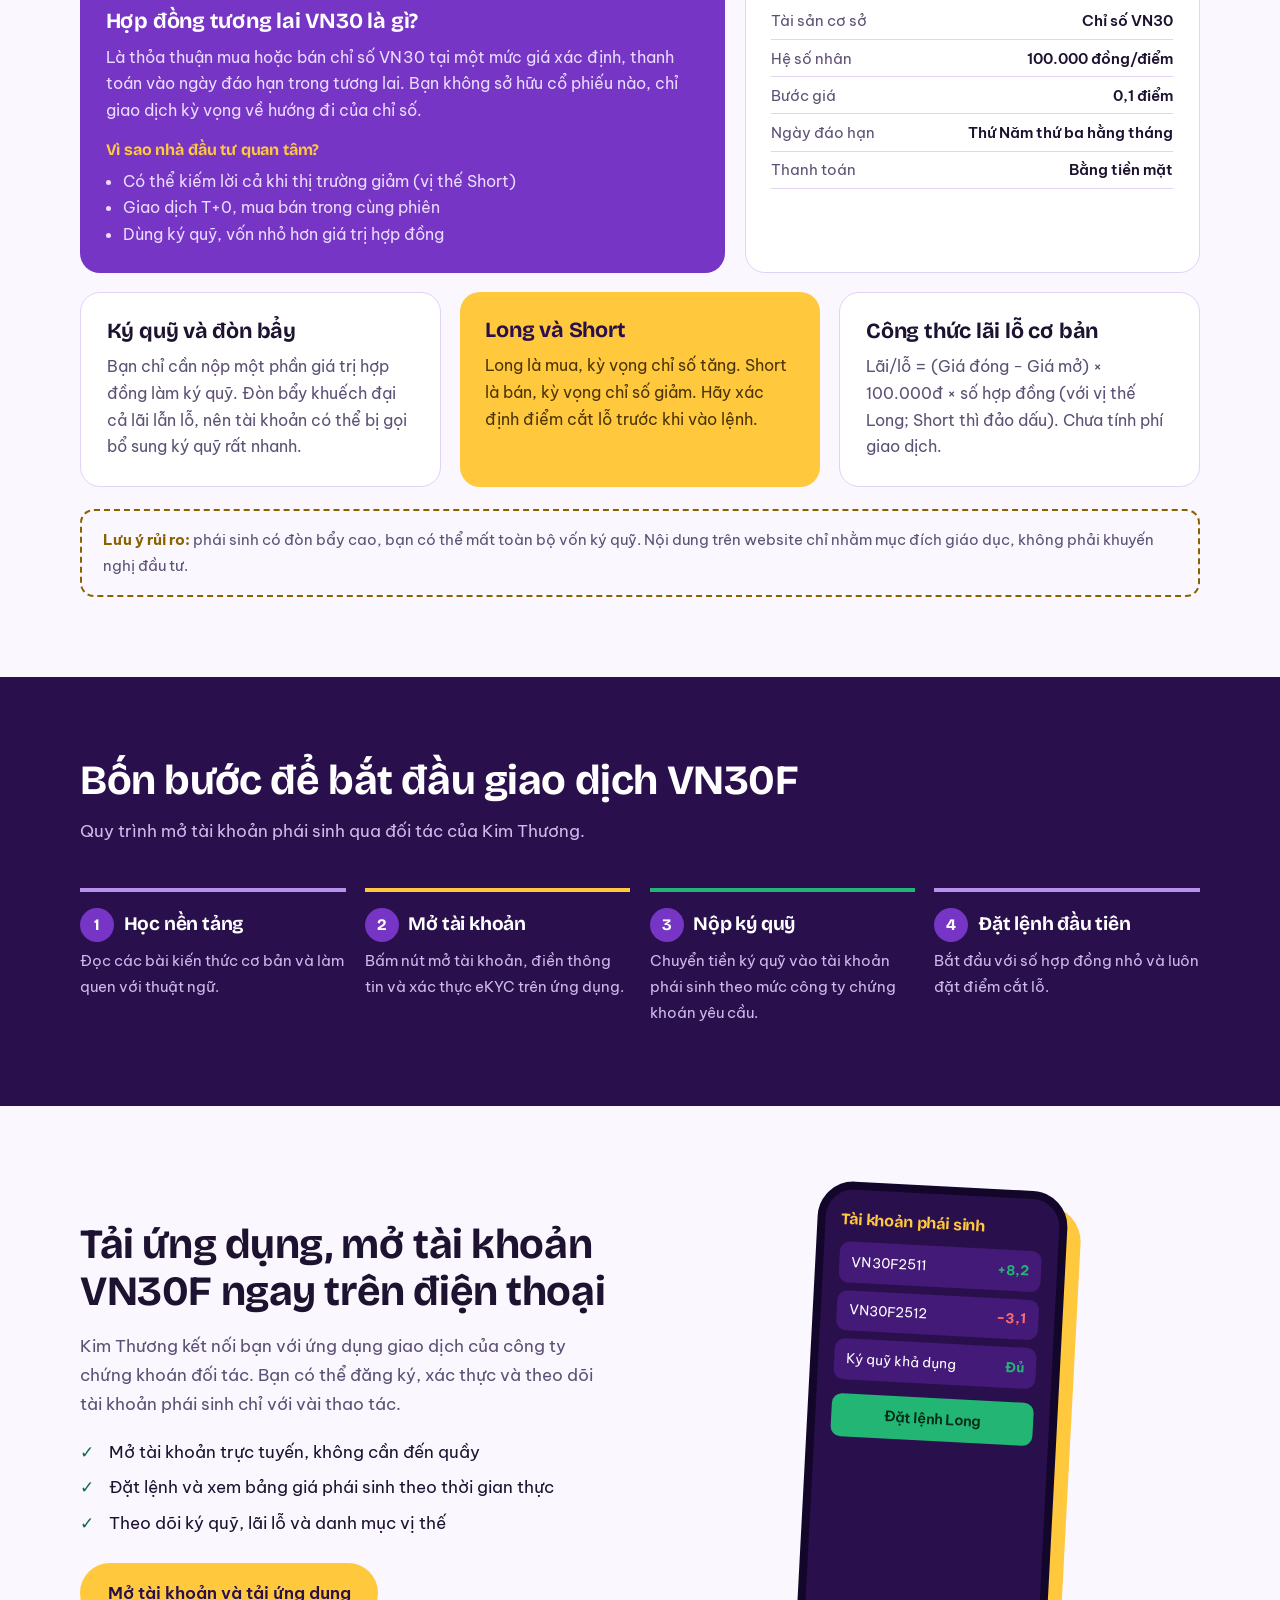
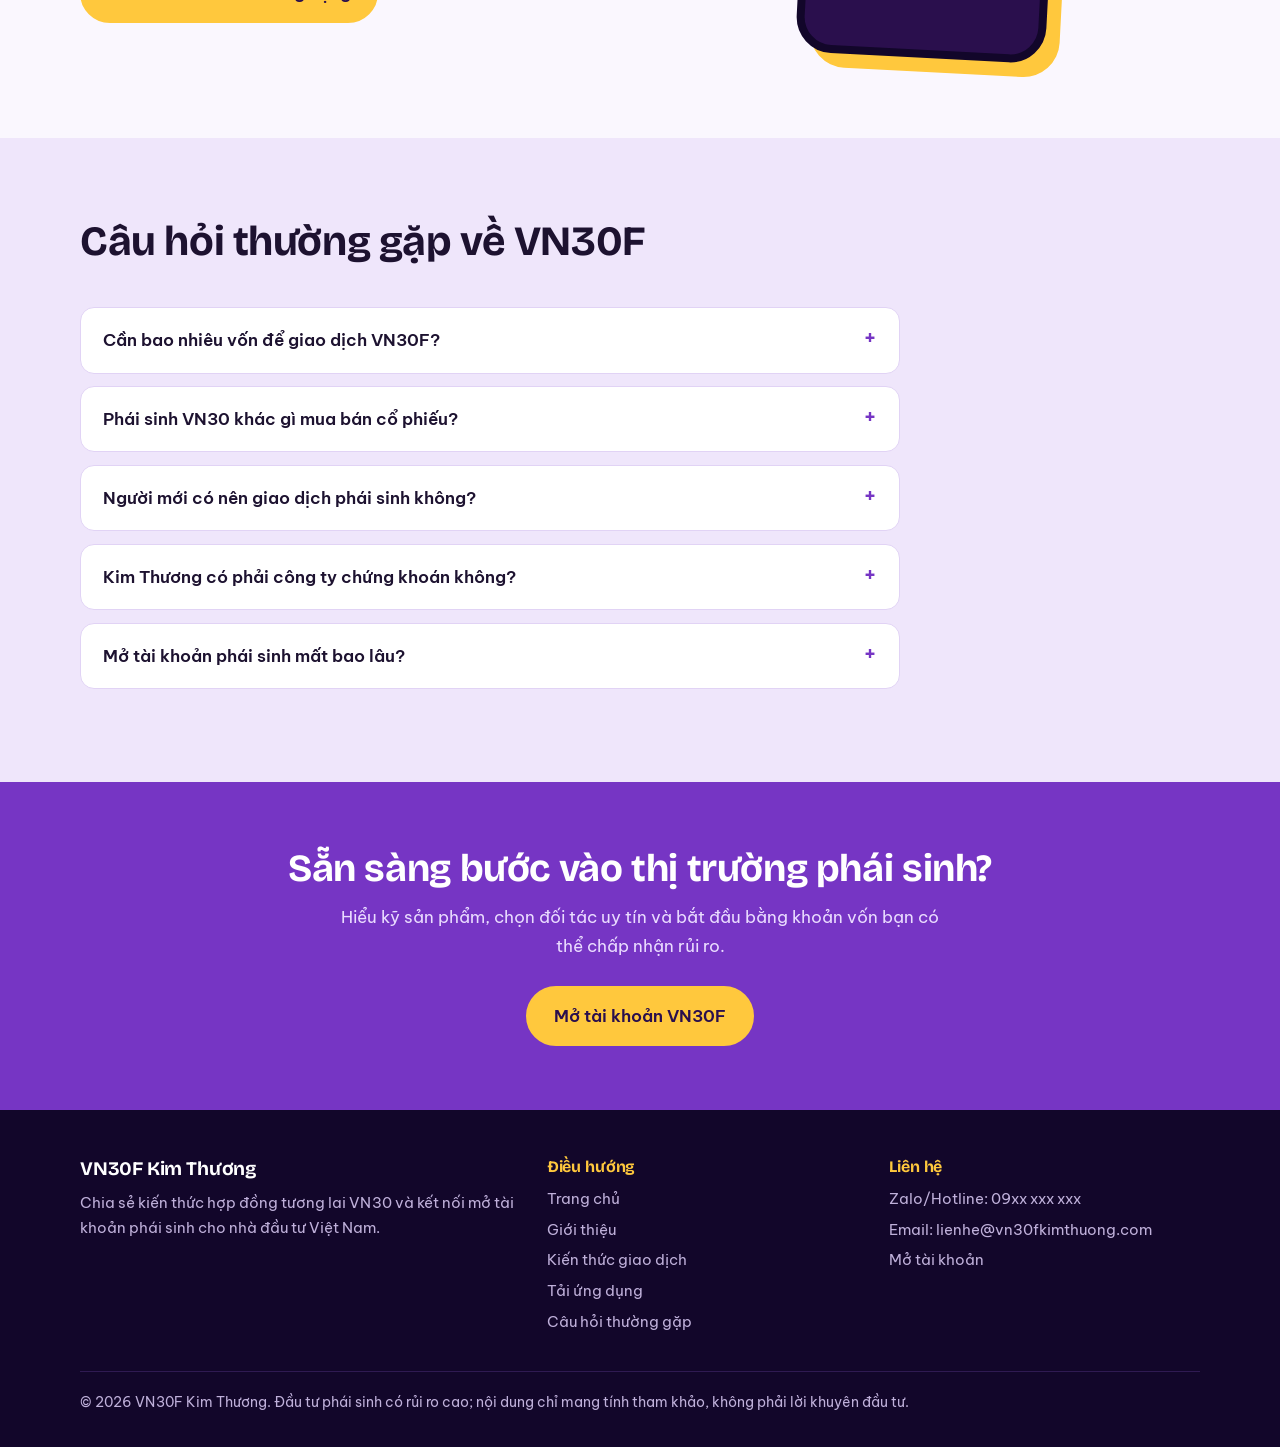
==== commit e89ae8fe: "Update index.html" ====
--- a/index.html
+++ b/index.html
@@ -40,9 +40,9 @@
 /* header */
 header{position:sticky;top:0;z-index:20;background:var(--p-deep);color:#fff;border-bottom:3px solid var(--gold)}
 .nav{display:flex;align-items:center;justify-content:center;gap:1rem;height:68px}
-.logo{font-family:var(--fd);font-weight:800;font-size:1.3rem;text-decoration:none;display:flex;align-items:center;gap:.55rem}
-.logo i{width:34px;height:34px;border-radius:9px;background:var(--p);display:grid;place-items:center;font-style:normal;color:var(--gold);font-size:.8rem;border:2px solid var(--p-soft)}
-.logo span{color:var(--gold)}
+.logo{font-family:var(--fd);font-weight:800;font-size:1.3rem;text-decoration:none;display:flex;align-items:center;gap:.4rem;white-space:nowrap;flex-shrink:0}
+.logo i{width:34px;height:34px;border-radius:9px;background:var(--p);display:grid;place-items:center;font-style:normal;color:var(--gold);font-size:.8rem;border:2px solid var(--p-soft);flex-shrink:0}
+.logo span{color:var(--gold);font-size:.85rem;font-weight:600}
 nav ul{list-style:none;padding:0;display:flex;gap:.6rem;align-items:center}
 nav a{text-decoration:none;padding:.55rem 1.05rem;border-radius:8px;font-size:.96rem;color:#e8dcfa;white-space:nowrap}
 nav a:hover{background:var(--p-dark);color:#fff}
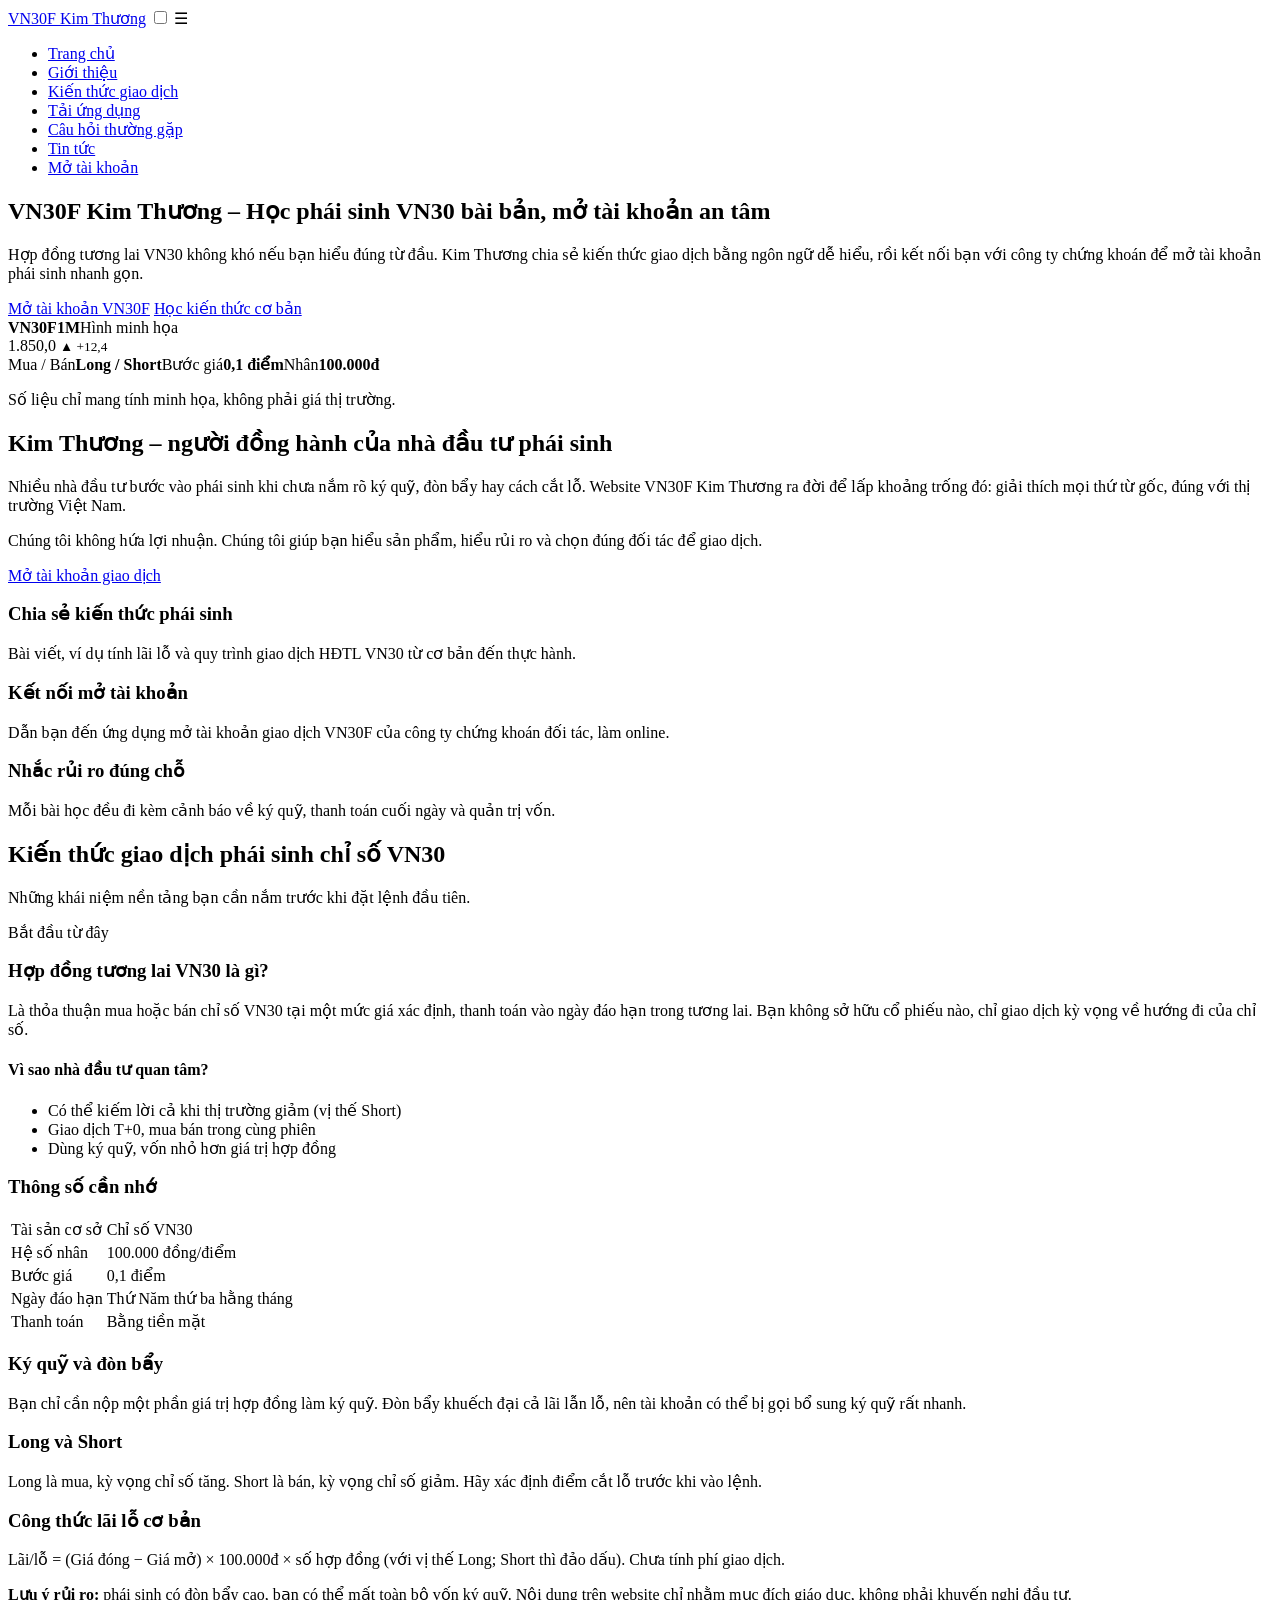
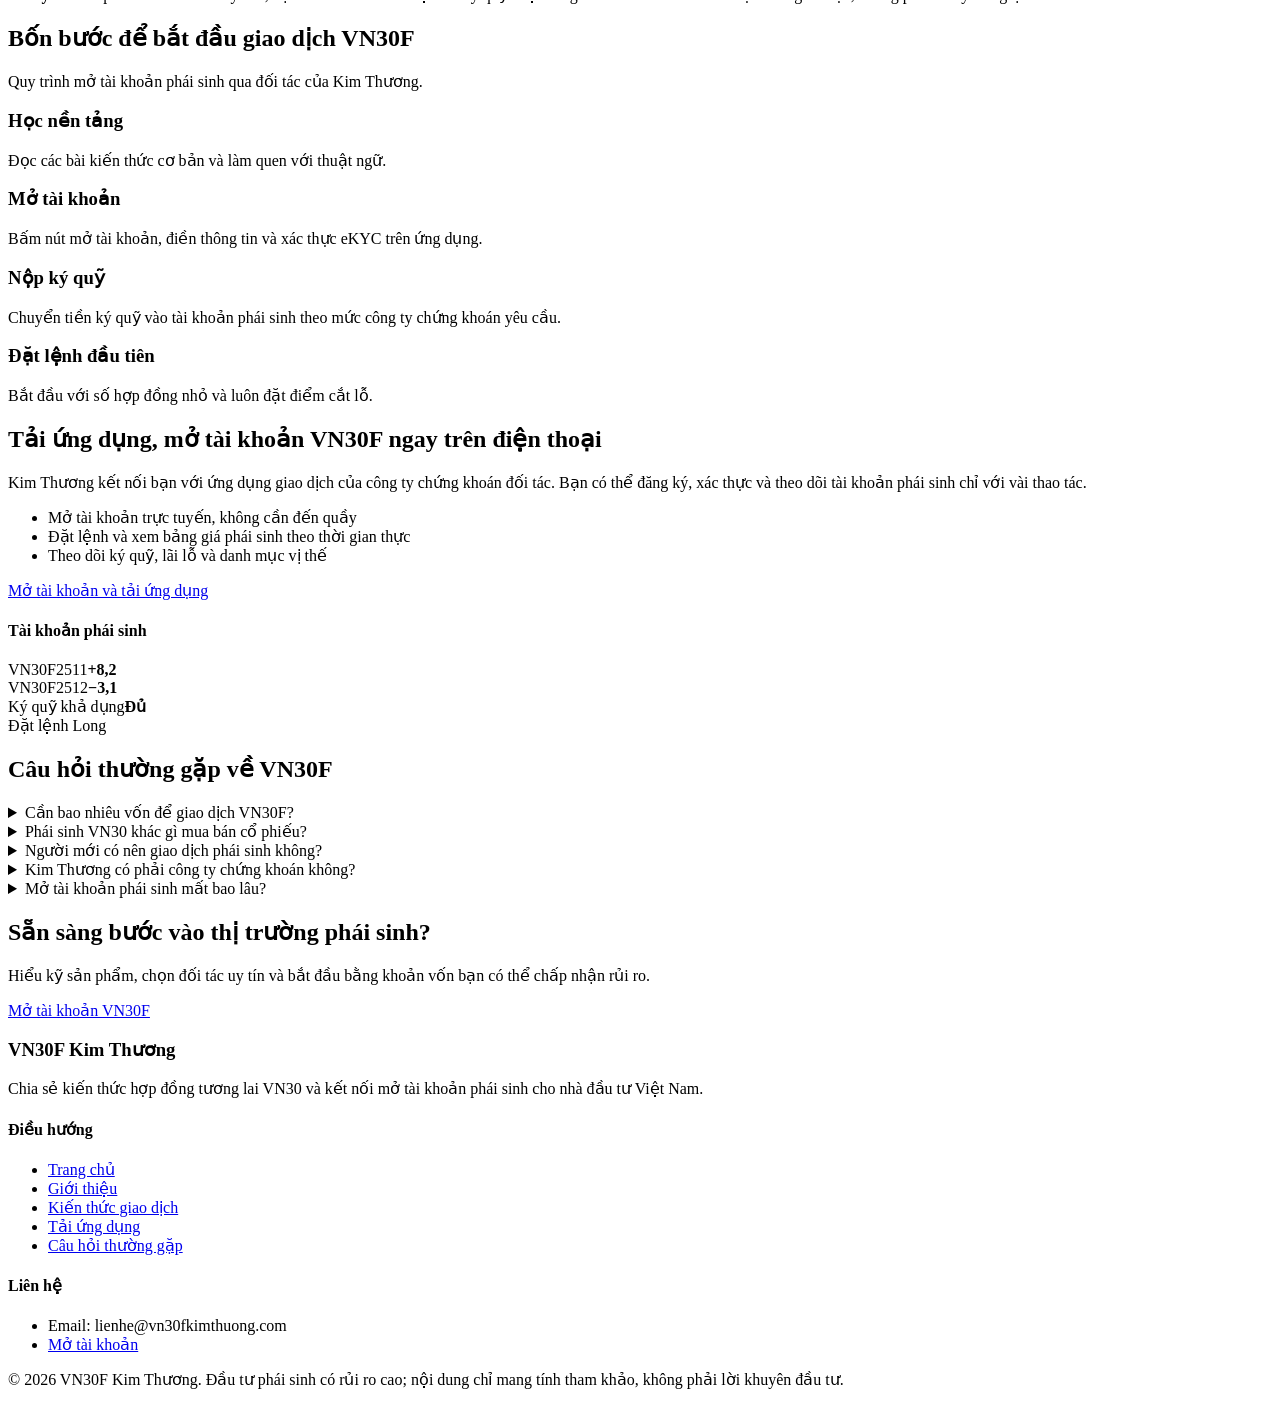
==== commit 5bd16c42: "Update index.html" ====
--- a/index.html
+++ b/index.html
@@ -10,161 +10,11 @@
 <meta property="og:title" content="VN30F Kim Thương - Học phái sinh VN30 & mở tài khoản HĐTL">
 <meta property="og:description" content="Kiến thức hợp đồng tương lai VN30 dễ hiểu và kết nối mở tài khoản giao dịch phái sinh với công ty chứng khoán.">
 <meta property="og:type" content="website">
+<meta name="google-site-verification" content="kfKxdufAe-sTk0J6xUYDBfsbeBWr-sctwDmr71P5wDM" />
 <link rel="preconnect" href="https://fonts.googleapis.com">
 <link rel="preconnect" href="https://fonts.gstatic.com" crossorigin>
-<link href="https://fonts.googleapis.com/css2?family=Be+Vietnam+Pro:wght@400;500;600&family=Bricolage+Grotesque:wght@600;800&display=swap" rel="stylesheet">
-<style>
-:root{
-  --p:#7635c4; --p-deep:#2a0f4d; --p-dark:#431a78; --p-soft:#b891ec; --p-mist:#efe6fb; --p-paper:#faf7fe;
-  --gold:#ffc83d; --gold-deep:#8a6200; --green:#22b573; --green-deep:#0f6b44; --red:#ff6b6b;
-  --ink:#1d1230; --muted:#5d5075; --line:#e1d3f5;
-  --bg:var(--p-paper); --card:#fff;
-  --fd:'Bricolage Grotesque','Be Vietnam Pro',system-ui,sans-serif; --fb:'Be Vietnam Pro',system-ui,sans-serif;
-}
-@media(prefers-color-scheme:dark){
-  :root{--bg:#160a29;--card:#22123b;--ink:#f3ecff;--muted:#bfb0da;--line:#3b2461;--p-mist:#2b1749;--p-paper:#160a29;--gold-deep:#ffc83d;--green-deep:#4fd89c}
-}
-*{box-sizing:border-box;margin:0}
-html{scroll-behavior:smooth;scroll-padding-top:76px}
-body{font-family:var(--fb);background:var(--bg);color:var(--ink);line-height:1.7;font-size:17px}
-img,svg{max-width:100%}
-a{color:inherit}
-:focus-visible{outline:3px solid var(--gold);outline-offset:3px}
-.wrap{width:min(1120px,92%);margin-inline:auto}
-h1,h2,h3,h4{font-family:var(--fd);line-height:1.15;letter-spacing:-.01em}
-.btn{display:inline-block;padding:.85rem 1.6rem;border-radius:999px;font-weight:600;text-decoration:none;background:var(--gold);color:#2a0f4d;border:2px solid var(--gold);transition:transform .15s,box-shadow .15s}
-.btn:hover{transform:translateY(-2px);box-shadow:0 8px 0 -2px rgba(42,15,77,.35)}
-.btn.ghost{background:transparent;color:#fff;border-color:var(--p-soft)}
-.btn.sm{padding:.5rem 1.15rem;font-size:.95rem}
-
-/* header */
-header{position:sticky;top:0;z-index:20;background:var(--p-deep);color:#fff;border-bottom:3px solid var(--gold)}
-.nav{display:flex;align-items:center;justify-content:center;gap:1rem;height:68px}
-.logo{font-family:var(--fd);font-weight:800;font-size:1.3rem;text-decoration:none;display:flex;align-items:center;gap:.4rem;white-space:nowrap;flex-shrink:0}
-.logo i{width:34px;height:34px;border-radius:9px;background:var(--p);display:grid;place-items:center;font-style:normal;color:var(--gold);font-size:.8rem;border:2px solid var(--p-soft);flex-shrink:0}
-.logo span{color:var(--gold);font-size:.85rem;font-weight:600}
-nav ul{list-style:none;padding:0;display:flex;gap:.6rem;align-items:center}
-nav a{text-decoration:none;padding:.55rem 1.05rem;border-radius:8px;font-size:.96rem;color:#e8dcfa;white-space:nowrap}
-nav a:hover{background:var(--p-dark);color:#fff}
-#tog{display:none}
-.burger{display:none;cursor:pointer;font-size:1.6rem;padding:.3rem .6rem}
-
-/* hero */
-.hero{background:radial-gradient(900px 500px at 85% 10%,#5a22a0 0,transparent 60%),var(--p-deep);color:#fff;padding:4.5rem 0 5rem;overflow:hidden}
-.hero .wrap{display:grid;grid-template-columns:1.1fr .9fr;gap:3rem;align-items:center}
-.hero h1{font-size:clamp(2.2rem,4.6vw,3.6rem);font-weight:800}
-.hero h1 mark{background:linear-gradient(transparent 62%,var(--p) 62%);color:inherit;padding:0 .1em}
-.hero p{margin:1.3rem 0 2rem;color:#dccdf5;max-width:52ch;font-size:1.08rem}
-.cta{display:flex;gap:.8rem;flex-wrap:wrap}
-.board{background:#1b0a33;border:1px solid #5a3a8f;border-radius:18px;padding:1.2rem;box-shadow:12px 12px 0 var(--p)}
-.board-top{display:flex;justify-content:space-between;align-items:baseline;font-size:.9rem;color:var(--p-soft)}
-.board-top b{font-family:var(--fd);font-size:1.25rem;color:#fff}
-.price{font-family:var(--fd);font-size:2.4rem;font-weight:800;color:var(--green)}
-.price small{font-size:1rem;color:var(--green)}
-.candles{display:flex;align-items:flex-end;gap:7px;height:150px;margin:.8rem 0;border-bottom:1px dashed #5a3a8f;padding-bottom:4px}
-.candles span{flex:1;border-radius:3px;background:var(--green);position:relative;transform-origin:bottom;animation:grow .7s ease backwards}
-.candles span.d{background:var(--red)}
-.candles span::before{content:"";position:absolute;left:50%;width:2px;top:-12px;bottom:-8px;background:inherit;transform:translateX(-50%);opacity:.7}
-@keyframes grow{from{transform:scaleY(0)}}
-.candles span:nth-child(n){animation-delay:calc(var(--i)*60ms)}
-.board-foot{display:grid;grid-template-columns:repeat(3,1fr);gap:.5rem;font-size:.82rem;color:var(--p-soft)}
-.board-foot b{display:block;color:#fff;font-size:.95rem}
-.board-note{margin-top:.8rem;font-size:.78rem;color:#a58fcb}
-
-/* sections */
-section{padding:5rem 0}
-.title{max-width:720px;margin-bottom:2.6rem}
-.title h2{font-size:clamp(1.8rem,3.4vw,2.6rem);margin-bottom:.8rem}
-.title p{color:var(--muted)}
-.about{background:var(--p-mist)}
-.about .wrap{display:grid;grid-template-columns:1fr 1fr;gap:3rem;align-items:start}
-.roles{display:grid;gap:1rem}
-.role{background:var(--card);border-left:6px solid var(--p);padding:1.2rem 1.4rem;border-radius:0 14px 14px 0}
-.role:nth-child(2){border-color:var(--gold)}
-.role:nth-child(3){border-color:var(--green)}
-.role h3{font-size:1.2rem;margin-bottom:.3rem}
-.role p{color:var(--muted);font-size:.97rem}
-.about h2{font-size:clamp(1.8rem,3.4vw,2.6rem);margin-bottom:1rem}
-.about .lead p{color:var(--muted);margin-bottom:1rem}
-
-.knowledge .grid{display:grid;grid-template-columns:repeat(12,1fr);gap:1.2rem}
-.k{background:var(--card);border:1px solid var(--line);border-radius:20px;padding:1.6rem}
-.k h3{font-size:1.35rem;margin-bottom:.6rem}
-.k p,.k li{color:var(--muted);font-size:.98rem}
-.k ul{padding-left:1.1rem;margin-top:.5rem}
-.k.a{grid-column:span 7;background:var(--p);color:#fff;border:0}
-.k.a p,.k.a li{color:#eadcff}
-.k.b{grid-column:span 5}
-.k.c{grid-column:span 4}
-.k.d{grid-column:span 4;background:var(--gold);border:0;color:#2a0f4d}
-.k.d p{color:#4a3408}
-.k.e{grid-column:span 4}
-.k.a h4{margin-top:1.1rem;font-size:1rem;color:var(--gold)}
-.tag{display:inline-block;font-size:.8rem;padding:.15rem .7rem;border-radius:999px;background:var(--green);color:#052b1a;font-weight:600;margin-bottom:.8rem}
-.k table{width:100%;border-collapse:collapse;font-size:.92rem;margin-top:.6rem}
-.k td{padding:.35rem 0;border-bottom:1px solid var(--line);color:var(--muted)}
-.k td:last-child{text-align:right;color:var(--ink);font-weight:600}
-.warn{margin-top:1.4rem;padding:1rem 1.3rem;border:2px dashed var(--gold-deep);border-radius:14px;font-size:.95rem;color:var(--muted)}
-.warn b{color:var(--gold-deep)}
-
-.steps{background:var(--p-deep);color:#fff}
-.steps .title p{color:#cdbbea}
-.flow{display:grid;grid-template-columns:repeat(4,1fr);gap:1.2rem;counter-reset:s}
-.step{border-top:4px solid var(--p-soft);padding-top:1rem;counter-increment:s}
-.step:nth-child(2){border-color:var(--gold)}
-.step:nth-child(3){border-color:var(--green)}
-.step h3::before{content:counter(s);display:inline-grid;place-items:center;width:34px;height:34px;border-radius:50%;background:var(--p);margin-right:.6rem;font-size:1rem}
-.step h3{font-size:1.2rem;margin-bottom:.4rem}
-.step p{color:#cdbbea;font-size:.95rem}
-
-.app .wrap{display:grid;grid-template-columns:1fr 1fr;gap:3rem;align-items:center}
-.app h2{font-size:clamp(1.8rem,3.4vw,2.6rem);margin-bottom:1rem}
-.app p{color:var(--muted);margin-bottom:1.2rem}
-.app ul{list-style:none;padding:0;margin-bottom:1.6rem}
-.app li{padding-left:1.8rem;position:relative;margin-bottom:.4rem}
-.app li::before{content:"✓";position:absolute;left:0;color:var(--green-deep);font-weight:700}
-.phone{justify-self:center;width:250px;aspect-ratio:9/17;background:var(--p-deep);border-radius:36px;border:8px solid #12062a;padding:1.3rem 1rem;color:#fff;box-shadow:14px 14px 0 var(--gold);transform:rotate(3deg)}
-.phone h4{font-size:1rem;margin-bottom:.8rem;color:var(--gold)}
-.row{display:flex;justify-content:space-between;background:var(--p-dark);border-radius:10px;padding:.55rem .75rem;margin-bottom:.5rem;font-size:.85rem}
-.row b{color:var(--green)}
-.row b.r{color:var(--red)}
-.pbtn{margin-top:.9rem;background:var(--green);color:#052b1a;text-align:center;border-radius:10px;padding:.55rem;font-weight:600;font-size:.9rem}
-
-.faq{background:var(--p-mist)}
-.faq .list{max-width:820px}
-details{background:var(--card);border-radius:14px;margin-bottom:.8rem;border:1px solid var(--line)}
-summary{cursor:pointer;padding:1.1rem 1.4rem;font-weight:600;list-style:none;display:flex;justify-content:space-between;gap:1rem}
-summary::-webkit-details-marker{display:none}
-summary::after{content:"+";color:var(--p);font-size:1.4rem;line-height:1;transition:transform .2s}
-details[open] summary::after{transform:rotate(45deg)}
-details[open]{border-color:var(--p)}
-details p{padding:0 1.4rem 1.2rem;color:var(--muted)}
-
-.final{background:var(--p);color:#fff;text-align:center;padding:4rem 0}
-.final h2{font-size:clamp(1.7rem,3.2vw,2.4rem);margin-bottom:.8rem}
-.final p{max-width:56ch;margin:0 auto 1.6rem;color:#eadcff}
-footer{background:#12062a;color:#bfb0da;padding:3rem 0 2rem;font-size:.92rem}
-footer .wrap{display:grid;grid-template-columns:1.4fr 1fr 1fr;gap:2rem}
-footer h3{color:#fff;font-size:1.2rem;margin-bottom:.6rem}
-footer h4{color:var(--gold);font-size:1rem;margin-bottom:.6rem}
-footer ul{list-style:none;padding:0}
-footer li{margin-bottom:.35rem}
-footer a{text-decoration:none}
-footer a:hover{color:var(--gold)}
-.copy{grid-column:1/-1;border-top:1px solid #2f1a52;padding-top:1.2rem;font-size:.85rem}
-
-@media(max-width:860px){
-  .hero .wrap,.about .wrap,.app .wrap,footer .wrap{grid-template-columns:1fr}
-  .flow{grid-template-columns:1fr 1fr}
-  .k.a,.k.b,.k.c,.k.d,.k.e{grid-column:1/-1}
-  .burger{display:block}
-  nav{position:absolute;top:68px;left:0;right:0;background:var(--p-deep);display:none;padding:.8rem 4%}
-  nav ul{flex-direction:column;align-items:stretch}
-  #tog:checked~nav{display:block}
-  .board{box-shadow:8px 8px 0 var(--p)}
-}
-@media(prefers-reduced-motion:reduce){*{animation:none!important;transition:none!important;scroll-behavior:auto!important}}
-</style>
+<link href="https://fonts.googleapis.com/css2?family=Lexend:wght@400;500;600;700;800&display=swap" rel="stylesheet">
+<link rel="stylesheet" href="theme/style.css">
 </head>
 <body>
 
@@ -176,12 +26,12 @@
     <nav aria-label="Menu chính">
       <ul>
         <li><a href="index.html">Trang chủ</a></li>
-        <li><a href="gioithieu.html">Giới thiệu</a></li>
-        <li><a href="hop-dong-tuong-lai-vn30-la-gi.html">Kiến thức giao dịch</a></li>
-        <li><a href="#tai-ung-dung">Tải ứng dụng</a></li>
-        <li><a href="tintuc.html">Tin tức</a></li>
+        <li><a href="gioi-thieu.html">Giới thiệu</a></li>
+        <li><a href="kien-thuc-giao-dich.html">Kiến thức giao dịch</a></li>
+        <li><a href="tai-ung-dung.html">Tải ứng dụng</a></li>
         <li><a href="faq.html">Câu hỏi thường gặp</a></li>
-        <li><a class="btn sm" href="https://hovica.io.vn/san-pham-dich-vu/" target="_blank" rel="noopener">Mở tài khoản</a></li>
+        <li><a href="tin-tuc.html">Tin tức</a></li>
+        <li><a class="btn sm" href="tai-ung-dung.html" target="_blank" rel="noopener">Mở tài khoản</a></li>
       </ul>
     </nav>
   </div>
@@ -194,8 +44,8 @@
       <h1>VN30F Kim Thương – Học phái sinh VN30 bài bản, mở tài khoản an tâm</h1>
       <p>Hợp đồng tương lai VN30 không khó nếu bạn hiểu đúng từ đầu. Kim Thương chia sẻ kiến thức giao dịch bằng ngôn ngữ dễ hiểu, rồi kết nối bạn với công ty chứng khoán để mở tài khoản phái sinh nhanh gọn.</p>
       <div class="cta">
-        <a class="btn" href="https://hovica.io.vn/san-pham-dich-vu/" target="_blank" rel="noopener">Mở tài khoản VN30F</a>
-        <a class="btn ghost" href="hop-dong-tuong-lai-vn30-la-gi.html">Học kiến thức cơ bản</a>
+        <a class="btn" href="tai-ung-dung.html" target="_blank" rel="noopener">Mở tài khoản VN30F</a>
+        <a class="btn ghost" href="kien-thuc-giao-dich.html">Học kiến thức cơ bản</a>
       </div>
     </div>
     <div class="board" role="img" aria-label="Minh họa bảng giá hợp đồng tương lai VN30">
@@ -216,7 +66,7 @@
       <h2>Kim Thương – người đồng hành của nhà đầu tư phái sinh</h2>
       <p>Nhiều nhà đầu tư bước vào phái sinh khi chưa nắm rõ ký quỹ, đòn bẩy hay cách cắt lỗ. Website VN30F Kim Thương ra đời để lấp khoảng trống đó: giải thích mọi thứ từ gốc, đúng với thị trường Việt Nam.</p>
       <p>Chúng tôi không hứa lợi nhuận. Chúng tôi giúp bạn hiểu sản phẩm, hiểu rủi ro và chọn đúng đối tác để giao dịch.</p>
-      <a class="btn" href="https://hovica.io.vn/san-pham-dich-vu/" target="_blank" rel="noopener">Mở tài khoản giao dịch</a>
+      <a class="btn" href="tai-ung-dung.html" target="_blank" rel="noopener">Mở tài khoản giao dịch</a>
     </div>
     <div class="roles">
       <div class="role"><h3>Chia sẻ kiến thức phái sinh</h3><p>Bài viết, ví dụ tính lãi lỗ và quy trình giao dịch HĐTL VN30 từ cơ bản đến thực hành.</p></div>
@@ -292,7 +142,7 @@
         <li>Đặt lệnh và xem bảng giá phái sinh theo thời gian thực</li>
         <li>Theo dõi ký quỹ, lãi lỗ và danh mục vị thế</li>
       </ul>
-      <a class="btn" href="https://hovica.io.vn/san-pham-dich-vu/" target="_blank" rel="noopener">Mở tài khoản và tải ứng dụng</a>
+      <a class="btn" href="tai-ung-dung.html" target="_blank" rel="noopener">Mở tài khoản và tải ứng dụng</a>
     </div>
     <div class="phone" role="img" aria-label="Minh họa giao diện ứng dụng giao dịch">
       <h4>Tài khoản phái sinh</h4>
@@ -323,7 +173,7 @@
   <div class="wrap">
     <h2>Sẵn sàng bước vào thị trường phái sinh?</h2>
     <p>Hiểu kỹ sản phẩm, chọn đối tác uy tín và bắt đầu bằng khoản vốn bạn có thể chấp nhận rủi ro.</p>
-    <a class="btn" href="https://hovica.io.vn/san-pham-dich-vu/" target="_blank" rel="noopener">Mở tài khoản VN30F</a>
+    <a class="btn" href="tai-ung-dung.html" target="_blank" rel="noopener">Mở tài khoản VN30F</a>
   </div>
 </section>
 </main>
@@ -336,14 +186,16 @@
     </div>
     <div>
       <h4>Điều hướng</h4>
-      <ul><li><a href="index.html">Trang chủ</a></li><li><a href="gioithieu.html">Giới thiệu</a></li><li><a href="hop-dong-tuong-lai-vn30-la-gi.html">Kiến thức giao dịch</a></li><li><a href="#tai-ung-dung">Tải ứng dụng</a></li><li><a href="faq.html">Câu hỏi thường gặp</a></li></ul>
+      <ul><li><a href="index.html">Trang chủ</a></li><li><a href="gioi-thieu.html">Giới thiệu</a></li><li><a href="kien-thuc-giao-dich.html">Kiến thức giao dịch</a></li><li><a href="tai-ung-dung.html">Tải ứng dụng</a></li><li><a href="faq.html">Câu hỏi thường gặp</a></li></ul>
     </div>
     <div>
       <h4>Liên hệ</h4>
-      <ul><li>Zalo/Hotline: 09xx xxx xxx</li><li>Email: lienhe@vn30fkimthuong.com</li><li><a href="https://hovica.io.vn/san-pham-dich-vu/" target="_blank" rel="noopener">Mở tài khoản</a></li></ul>
+      <ul><li>Email: lienhe@vn30fkimthuong.com</li><li><a href="tai-ung-dung.html" target="_blank" rel="noopener">Mở tài khoản</a></li></ul>
     </div>
     <p class="copy">© 2026 VN30F Kim Thương. Đầu tư phái sinh có rủi ro cao; nội dung chỉ mang tính tham khảo, không phải lời khuyên đầu tư.</p>
   </div>
 </footer>
+
+<script src="theme/main.js" defer></script>
 </body>
 </html>
